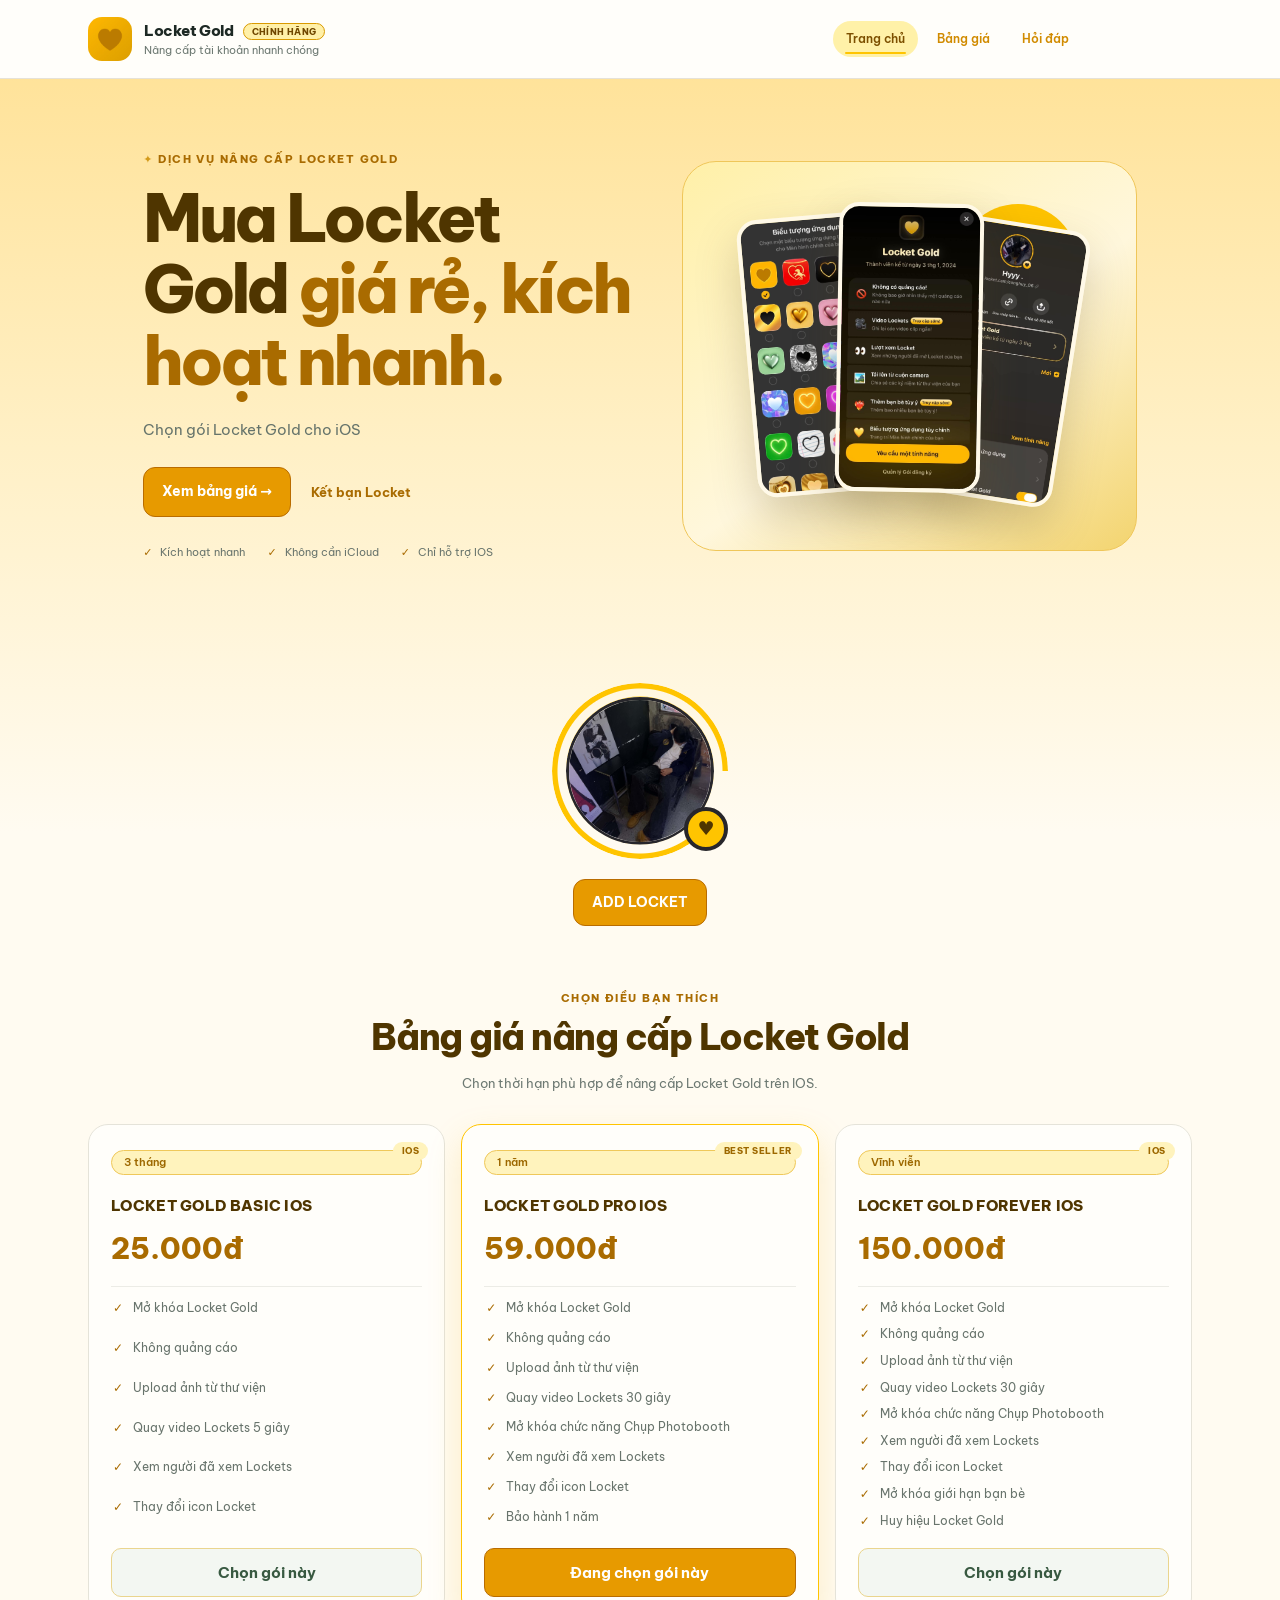
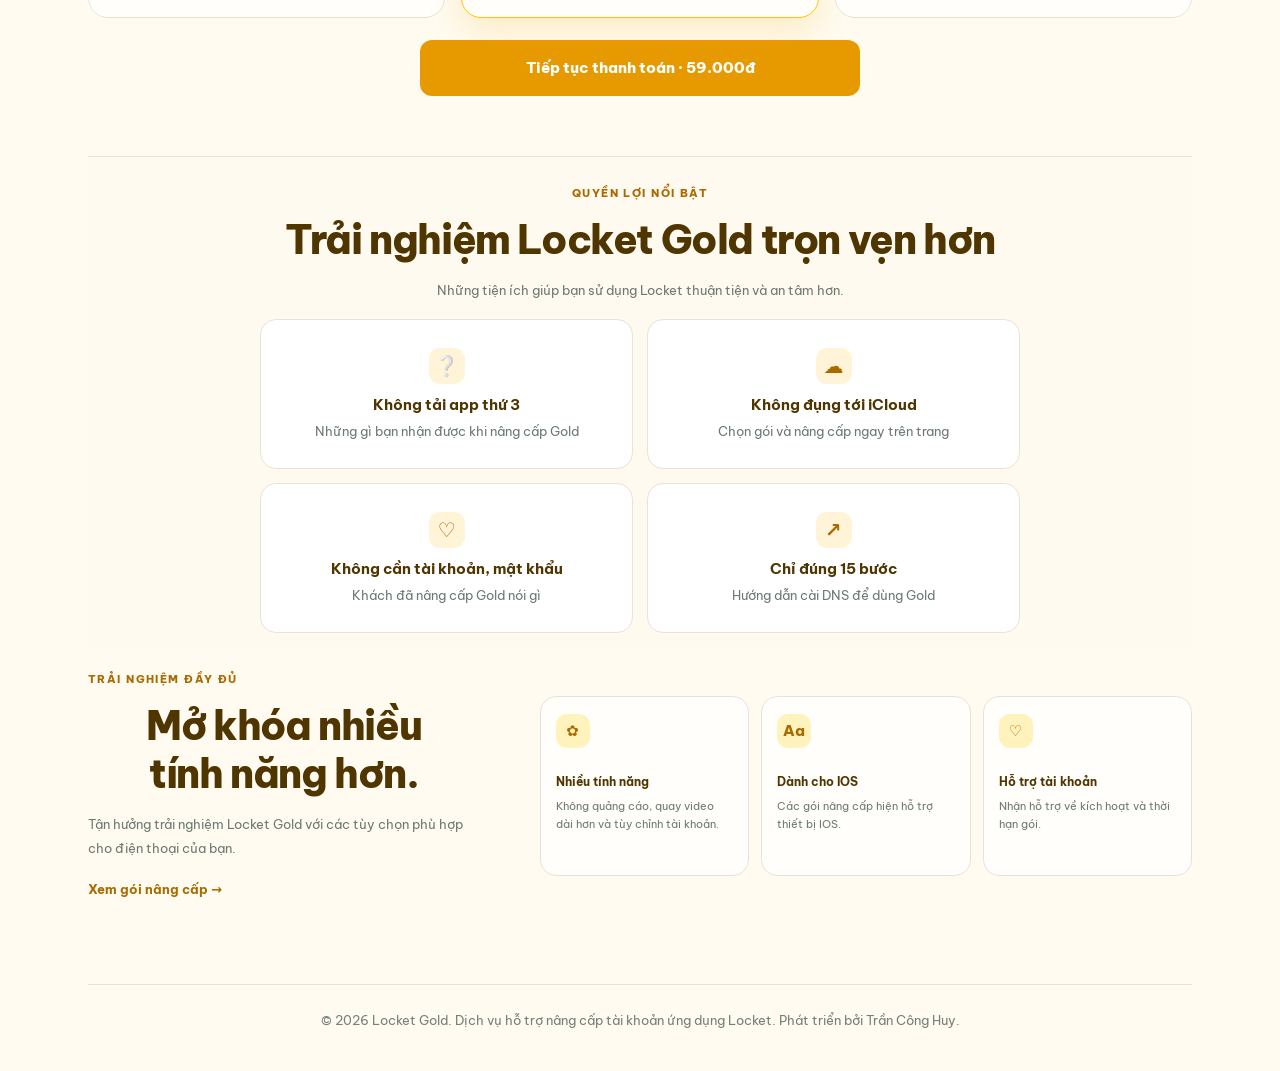
==== docs/index.html @ 35335bc5 "Update website" ====
<!doctype html>
<html lang="vi">

<head>
  <!-- Khai báo mã hóa, kích thước hiển thị trên điện thoại và tiêu đề trang. -->
  <meta charset="utf-8">
  <meta name="viewport" content="width=device-width, initial-scale=1, viewport-fit=cover">
  <title>Mua Locket Gold - Nâng cấp tài khoản</title>
  <!-- Tải font Be Vietnam Pro và tệp giao diện CSS. -->
  <link rel="preconnect" href="https://fonts.googleapis.com">
  <link rel="preconnect" href="https://fonts.gstatic.com" crossorigin>
  <link href="https://fonts.googleapis.com/css2?family=Be+Vietnam+Pro:wght@400;600;800&display=swap" rel="stylesheet">
  <link rel="stylesheet" href="style.css?v=20261124-4">
</head>

<body>
  <!-- Thanh đầu trang gồm logo và các liên kết điều hướng. -->
  <div class="bar">
    <div class="wrap">
      <header>
        <a class="brand" href="#cua-hang"><img class="logo" src="Images/ảnh_locket.jpg" alt=""><span><b>Locket Gold</b>
            <i class="pm">CHÍNH HÃNG</i><small>Nâng cấp tài khoản nhanh chóng</small></span></a>
        <nav aria-label="Điều hướng">
          <a href="#cua-hang" data-v="cua-hang">Trang chủ</a>
          <a href="#goi-khung" data-v="goi-khung">Bảng giá</a>
          <a href="#hoi-dap" data-v="hoi-dap">Hỏi đáp</a>
        </nav>
      </header>
    </div>
  </div>

  <div class="wrap">
    <main>
      <!-- Nội dung trang chủ: giới thiệu, gói nâng cấp và các quyền lợi. -->
      <div class="view on" id="v-cua-hang">
        <!-- Phần giới thiệu chính và các ảnh minh họa. -->
        <section class="hero">
          <div class="hero-copy">
            <p class="eyebrow"><span>✦</span> Dịch vụ nâng cấp Locket Gold</p>
            <h1>Mua Locket Gold <em>giá rẻ, kích hoạt nhanh.</em></h1>
            <p class="hero-lede">Chọn gói Locket Gold cho iOS</p>
            <div class="hero-actions">
              <a class="btn gold" href="#goi-khung">Xem bảng giá <span aria-hidden="true">→</span></a>
              <a class="text-link" href="#add-locket">Kết bạn Locket</a>
            </div>
            <div class="hero-points">
              <span><b>✓</b> Kích hoạt nhanh</span>
              <span><b>✓</b> Không cần iCloud</span>
              <span><b>✓</b> Chỉ hỗ trợ IOS</span>
            </div>
          </div>
          <div class="hero-art" aria-hidden="true">
            <div class="sun"></div>
            <img class="art-image art-image-back" src="Images/ảnh1.jpg" alt="">
            <img class="art-image art-image-front" src="Images/ảnh2.jpg" alt="">
            <img class="art-image art-image-center" src="Images/ảnh3.jpg" alt="">
          </div>
        </section>

        <!-- Khu vực nút kết bạn và ảnh đại diện Locket. -->
        <section class="top" id="add-locket">
          <div class="add-locket-avatar-wrap">
            <img class="add-locket-avatar" src="assets/locket-avatar.png" alt="Ảnh đại diện Locket">
            <span class="add-locket-heart" aria-hidden="true">♥</span>
          </div>
          <a class="btn gold add-locket-link" href="https://locket.cam/conghuy_06" target="_blank"
            rel="noopener noreferrer">ADD LOCKET</a>
        </section>

        <!-- Danh sách gói; JavaScript sẽ chèn các lựa chọn vào #packs. -->
        <section id="goi-khung" class="catalog">
          <div class="section-head">
            <p class="eyebrow">Chọn điều bạn thích</p>
            <h2>Bảng giá nâng cấp Locket Gold</h2>
            <p>Chọn thời hạn phù hợp để nâng cấp Locket Gold trên IOS.</p>
          </div>
          <div class="packs" role="radiogroup" aria-label="Gói Locket Gold" id="packs"></div>
          <button class="cta" id="cta" disabled>Tiếp tục thanh toán</button>
        </section>

        <!-- Khung thanh toán minh họa, mặc định được ẩn. -->
        <section class="panel" id="payBox" hidden>
          <div class="ph">
            <h2><span class="n">3</span>Thanh toán</h2>
          </div>
          <div class="order">
            <div>
              <label for="contact">Zalo hoặc email nhận thông tin kích hoạt</label>
              <input type="text" id="contact" placeholder="0768 057 164" autocomplete="off">
              <div class="sum"><span>Gói đã chọn</span><b id="sPack"></b></div>
              <div class="sum"><span>Thành tiền</span><b id="sPrice"></b></div>
              <div class="err" id="err" role="alert"></div>
              <button class="btn gold" id="mk" style="width:100%">Tạo mã VietQR</button>
            </div>
            <div>
              <div id="payBody" hidden>
                <svg class="qr" id="qr" viewBox="0 0 29 29" role="img" aria-label="Mã QR minh họa"></svg>
                <div class="sum"><span>Nội dung chuyển khoản</span><b id="memo"></b></div>
                <div class="sum"><span>Số tiền</span><b id="amt"></b></div>
                <button class="btn gold" id="paid" style="width:100%;margin-top:12px">Mô phỏng xác nhận</button>
                <div class="note">Mã QR và thao tác xác nhận chỉ để xem thử giao diện. Không chuyển tiền thật qua bản
                  mẫu này.</div>
              </div>
              <div id="done" class="note" hidden></div>
              <p class="mute sm" id="payHint">Nhập thông tin rồi bấm “Tạo mã VietQR”.</p>
            </div>
          </div>
        </section>

        <!-- Các thẻ giới thiệu quyền lợi nổi bật. -->
        <section class="process feature-row experience-row">
          <div class="feature-intro">
            <p class="eyebrow">Quyền lợi nổi bật</p>
            <h2>Trải nghiệm Locket Gold trọn vẹn hơn</h2>
            <p>Những tiện ích giúp bạn sử dụng Locket thuận tiện và an tâm hơn.</p>
          </div>
          <div class="feature-cards experience-cards">
            <article class="feature-card">
              <span class="feature-icon" aria-hidden="true">❔</span>
              <b>Không tải app thứ 3</b>
              <p>Những gì bạn nhận được khi nâng cấp Gold</p>
            </article>
            <article class="feature-card">
              <span class="feature-icon" aria-hidden="true">☁</span>
              <b>Không đụng tới iCloud</b>
              <p>Chọn gói và nâng cấp ngay trên trang</p>
            </article>
            <article class="feature-card">
              <span class="feature-icon" aria-hidden="true">♡</span>
              <b>Không cần tài khoản, mật khẩu</b>
              <p>Khách đã nâng cấp Gold nói gì</p>
            </article>
            <article class="feature-card">
              <span class="feature-icon" aria-hidden="true">↗</span>
              <b>Chỉ đúng 15 bước</b>
              <p>Hướng dẫn cài DNS để dùng Gold</p>
            </article>
          </div>
        </section>

        <!-- Các thẻ giới thiệu thêm về tính năng và hỗ trợ. -->
        <section class="feature-row">
          <div class="feature-intro">
            <p class="eyebrow">Trải nghiệm đầy đủ</p>
            <h2>Mở khóa nhiều tính năng hơn.</h2>
            <p>Tận hưởng trải nghiệm Locket Gold với các tùy chọn phù hợp cho điện thoại của bạn.</p>
            <a class="text-link" href="#goi-khung">Xem gói nâng cấp <span aria-hidden="true">→</span></a>
          </div>
          <div class="feature-cards">
            <article class="feature-card"><span class="feature-icon">✿</span><b>Nhiều tính năng</b>
              <p>Không quảng cáo, quay video dài hơn và tùy chỉnh tài khoản.</p>
            </article>
            <article class="feature-card"><span class="feature-icon">Aa</span><b>Dành cho IOS</b>
              <p>Các gói nâng cấp hiện hỗ trợ thiết bị IOS.</p>
            </article>
            <article class="feature-card"><span class="feature-icon">♡</span><b>Hỗ trợ tài khoản</b>
              <p>Nhận hỗ trợ về kích hoạt và thời hạn gói.</p>
            </article>
          </div>
        </section>
      </div>

      <!-- Trang hỏi đáp; JavaScript sẽ hiện trang này khi chọn Hỏi đáp. -->
      <div class="view" id="v-hoi-dap">
        <section class="top">
          <p class="eyebrow">Bạn muốn biết thêm?</p>
          <h1>Hỏi đáp</h1>
        </section>
        <details>
          <summary>Có cần mật khẩu Locket không?</summary>
          <p>Không. Cửa hàng chỉ cần link trang cá nhân để ghi tên đơn hàng, không bao giờ hỏi mật khẩu.</p>
        </details>
        <details>
          <summary>Có cần cung cấp mật khẩu Locket không?</summary>
          <p>Không. Chỉ cần link công khai hoặc username để xác định tài khoản nhận gói nâng cấp.</p>
        </details>
        <details>
          <summary>Trang này có xử lý thanh toán thật không?</summary>
          <p>Không. Đây là bản mẫu giao diện; QR và nút xác nhận chỉ minh họa, không chuyển tiền thật.</p>
        </details>
        <details>
          <summary>Gói nâng cấp có thời hạn bao lâu?</summary>
          <p>Locket Gold Basic IOS có thời hạn 3 tháng, Locket Gold Pro IOS có thời hạn 1 năm và Locket Gold Forever IOS
            có thời hạn vĩnh viễn.</p>
        </details>
        <details>
          <summary>Có hỗ trợ Android không?</summary>
          <p>Hiện tại dịch vụ chỉ hỗ trợ IOS.</p>
        </details>
      </div>

    </main>

    <!-- Chân trang hiển thị thông tin bản quyền và người phát triển. -->
    <footer>© 2026 Locket Gold. Dịch vụ hỗ trợ nâng cấp tài khoản ứng dụng Locket. Phát triển bởi Trần Công Huy.
    </footer>
  </div>
  <!-- Nạp JavaScript xử lý chọn gói, điều hướng và các thao tác trên trang. -->
  <script src="script.js?v=20261124-3"></script>
</body>

</html>
---- docs/style.css ----
:root {
    --bg: #0a0d14;
    --card: #10151f;
    --card2: #141b28;
    --line: #232b3b;
    --ink: #eef1f7;
    --mute: #8d97ab;
    --gold: #f7b500;
    --gold2: #ffd34d;
    --teal: #2fd29a;
    --red: #ff6b81;
    color-scheme: dark;
    box-sizing: border-box;
    padding-top: env(safe-area-inset-top, 0px);
    padding-bottom: env(safe-area-inset-bottom, 0px)
}

html {
    scroll-padding-top: env(safe-area-inset-top, 0px)
}

*,
*::before,
*::after {
    box-sizing: border-box
}

body {
    margin: 0;
    background: var(--bg);
    color: var(--ink);
    font-family: "Be Vietnam Pro", system-ui, sans-serif;
    line-height: 1.55;
    font-size: 15px
}

a {
    color: inherit
}

:focus-visible {
    outline: 3px solid var(--gold);
    outline-offset: 2px
}

.wrap {
    max-width: 640px;
    margin: 0 auto;
    padding: 0 18px
}

.bar {
    border-bottom: 1px solid var(--line)
}

header {
    display: flex;
    align-items: center;
    justify-content: space-between;
    gap: 12px;
    padding: 12px 0;
    flex-wrap: wrap;
    position: relative
}

.brand {
    display: flex;
    align-items: center;
    gap: 10px;
    text-decoration: none
}

.logo {
    width: 36px;
    height: 36px;
    border-radius: 10px;
    background: linear-gradient(135deg, var(--gold2), #f08a00);
    color: #3a2600;
    display: grid;
    place-items: center;
    font-size: 20px;
    object-fit: cover
}

.brand b {
    font-weight: 800
}

.brand small {
    display: block;
    color: var(--mute);
    font-size: 11px
}

.pm {
    font-style: normal;
    font-size: 9px;
    font-weight: 800;
    color: var(--gold);
    border: 1px solid var(--gold);
    border-radius: 999px;
    padding: 1px 7px;
    margin-left: 4px;
    vertical-align: 2px
}

nav {
    display: flex;
    gap: 4px;
    align-items: center;
    flex-wrap: wrap
}

.account-link {
    position: absolute;
    top: 50%;
    right: 0;
    transform: translateY(-50%);
    z-index: 2;
    padding: 9px 13px;
    border: 1px solid #dbe4dc;
    border-radius: 999px;
    background: #fff;
    color: #365843;
    font-size: 12px;
    font-weight: 700;
    text-decoration: none
}

.account-link:hover,
.account-link.on {
    border-color: #668a6f;
    background: #e8eee8;
    color: #234635
}

@media(max-width:640px) {
    header {
        padding: 10px 0 6px
    }

    .account-link {
        top: 20px;
        right: 0;
        padding: 8px 10px
    }

    nav {
        width: 100%;
        flex-wrap: nowrap;
        overflow-x: auto;
        scrollbar-width: none;
        margin: 0 -4px;
        padding-bottom: 6px
    }

    nav::-webkit-scrollbar {
        display: none
    }

    nav a {
        white-space: nowrap;
        padding: 8px 12px
    }

    .panel {
        padding: 16px
    }

    .pack {
        padding: 22px 16px 16px
    }
}

nav a {
    padding: 6px 10px;
    text-decoration: none;
    color: var(--mute);
    font-weight: 600;
    font-size: 13px;
    border-radius: 999px;
    position: relative;
    transition: color .22s ease, background-color .22s ease, transform .22s ease
}

nav a:hover,
nav a.on {
    color: var(--ink);
    background: #e8eee8
}

nav a::after {
    content: "";
    position: absolute;
    left: 12px;
    right: 12px;
    bottom: 3px;
    height: 2px;
    border-radius: 999px;
    background: #63846d;
    transform: scaleX(0);
    transform-origin: center;
    transition: transform .24s ease
}

nav a:hover::after,
nav a.on::after {
    transform: scaleX(1)
}

nav a:active {
    transform: scale(.96)
}

nav a.sup {
    border: 1px solid #7a5d00;
    color: var(--gold);
    background: #2a2208
}

.top {
    text-align: center;
    padding: 28px 0 20px
}

h1 {
    margin: 0 0 10px;
    font-size: clamp(34px, 9vw, 46px);
    font-weight: 800;
    letter-spacing: .01em;
    line-height: 1.05
}

.sub {
    margin: 0 auto;
    max-width: 34ch;
    color: var(--mute);
    text-transform: uppercase;
    letter-spacing: .06em;
    font-size: 12.5px;
    font-weight: 600
}

h2 {
    margin: 0;
    font-size: 15px;
    font-weight: 700;
    display: flex;
    align-items: center;
    gap: 8px
}

.n {
    width: 20px;
    height: 20px;
    border-radius: 50%;
    background: var(--gold);
    color: #3a2600;
    font-size: 12px;
    font-weight: 800;
    display: inline-grid;
    place-items: center
}

.step {
    margin: 26px 0 12px
}

.panel {
    background: var(--card);
    border: 1px solid var(--line);
    border-radius: 18px;
    padding: 18px;
    margin-bottom: 6px
}

.ph {
    display: flex;
    justify-content: space-between;
    align-items: center;
    gap: 10px;
    margin-bottom: 12px;
    flex-wrap: wrap
}

.sm {
    font-size: 12px
}

.mute {
    color: var(--mute)
}

input[type=text],
input[type=url] {
    width: 100%;
    min-height: 46px;
    padding: 12px 14px;
    border-radius: 12px;
    border: 1px solid var(--line);
    background: #0c111a;
    color: var(--ink);
    font: inherit;
    font-size: 16px
}

label {
    display: block;
    font-weight: 600;
    font-size: 13px;
    margin: 0 0 6px
}

.linkrow {
    display: flex;
    gap: 10px
}

@media(max-width:480px) {
    .linkrow {
        flex-direction: column
    }
}

.btn {
    min-height: 46px;
    border: 1px solid var(--line);
    border-radius: 12px;
    padding: 12px 18px;
    font: inherit;
    font-weight: 700;
    font-size: 14px;
    cursor: pointer;
    background: var(--card2);
    color: var(--ink);
    white-space: nowrap
}

.btn.gold {
    background: linear-gradient(180deg, #a37a00, #7d5d00);
    border-color: #a37a00;
    color: #fff3c9
}

.btn.gold:hover {
    background: linear-gradient(180deg, var(--gold2), var(--gold));
    color: #3a2600
}

.msg {
    min-height: 1.4em;
    margin-top: 8px;
    font-size: 13px
}

.msg.ok {
    color: var(--teal)
}

.msg.bad {
    color: var(--red)
}

.packs {
    display: grid;
    gap: 14px
}

.pack {
    position: relative;
    display: flex;
    flex-direction: column;
    text-align: center;
    background: var(--card);
    border: 1px solid var(--line);
    border-radius: 18px;
    padding: 22px 18px 18px;
    color: var(--ink);
    font: inherit
}

.pack[aria-checked="true"] {
    border-color: var(--gold);
    box-shadow: 0 0 26px #f7b50030
}

.badge {
    position: absolute;
    top: -10px;
    right: 14px;
    background: var(--gold);
    color: #3a2600;
    font-size: 10px;
    font-weight: 800;
    border-radius: 6px;
    padding: 2px 9px
}

.chip {
    display: inline-block;
    background: var(--card2);
    border: 1px solid var(--line);
    border-radius: 999px;
    font-size: 11px;
    font-weight: 600;
    padding: 3px 12px;
    color: var(--mute)
}

.pack h3 {
    margin: 12px 0 4px;
    font-size: 16px;
    font-weight: 800;
    text-transform: uppercase;
    letter-spacing: .02em
}

.price {
    font-size: 28px;
    font-weight: 800;
    color: var(--gold2);
    margin: 4px 0 12px
}

.pack ul {
    flex: 1;
    list-style: none;
    margin: 0 0 16px;
    padding: 12px 0 0;
    border-top: 1px solid var(--line);
    text-align: left;
    display: grid;
    gap: 7px;
    font-size: 13.5px;
    color: #cfd5e2
}

.pack li {
    padding-left: 22px;
    position: relative
}

.pack li::before {
    content: "✓";
    position: absolute;
    left: 2px;
    color: var(--teal);
    font-weight: 800
}

.pbtn {
    width: 100%;
    min-height: 46px;
    border-radius: 12px;
    padding: 12px;
    font: inherit;
    font-weight: 700;
    cursor: pointer;
    border: 1px solid var(--line);
    background: var(--card2);
    color: var(--ink)
}

.pack[aria-checked="true"] .pbtn {
    background: linear-gradient(180deg, var(--gold2), var(--gold));
    color: #3a2600;
    border-color: var(--gold)
}

.cta {
    position: sticky;
    bottom: calc(12px + env(safe-area-inset-bottom, 0px));
    z-index: 5;
    box-shadow: 0 10px 28px #000b;
    width: 100%;
    min-height: 52px;
    margin: 16px 0 22px;
    padding: 16px;
    border-radius: 14px;
    border: 0;
    font: inherit;
    font-weight: 800;
    font-size: 15px;
    cursor: pointer;
    background: linear-gradient(180deg, var(--gold2), var(--gold));
    color: #3a2600
}

.cta:disabled {
    background: #4a3c10;
    color: #a58d3f;
    cursor: not-allowed
}

.order {
    display: grid;
    gap: 18px
}

.sum {
    display: flex;
    justify-content: space-between;
    padding: 9px 0;
    border-bottom: 1px dashed var(--line);
    font-size: 14px
}

.err {
    color: var(--red);
    font-size: 13px;
    min-height: 1.3em;
    margin: 6px 0
}

.qr {
    display: block;
    margin: 6px auto 10px;
    width: 190px;
    height: 190px;
    background: #fff;
    border-radius: 12px;
    padding: 8px
}

.note {
    background: var(--card2);
    border: 1px solid var(--line);
    border-radius: 12px;
    padding: 10px 14px;
    font-size: 13px;
    margin-top: 12px;
    color: #cfd5e2
}

.feats {
    display: grid;
    gap: 12px;
    margin: 8px 0 10px
}

.feat {
    background: var(--card);
    border: 1px solid var(--line);
    border-radius: 16px;
    padding: 16px
}

.feat p {
    margin: 4px 0 0;
    color: var(--mute);
    font-size: 13px
}

.ic {
    display: inline-grid;
    place-items: center;
    width: 32px;
    height: 32px;
    border-radius: 9px;
    background: var(--card2);
    margin-bottom: 8px
}

.prev {
    display: grid;
    gap: 22px
}

.chips {
    display: flex;
    flex-wrap: wrap;
    gap: 8px;
    margin: 0 0 14px
}

.chips button {
    border: 1px solid var(--line);
    background: var(--card);
    color: var(--ink);
    padding: 8px 14px;
    border-radius: 999px;
    font: inherit;
    font-weight: 600;
    font-size: 13px;
    cursor: pointer
}

.chips button[aria-pressed="true"] {
    background: var(--gold);
    color: #3a2600;
    border-color: var(--gold)
}

.phone {
    background: var(--card);
    border: 1px solid var(--line);
    border-radius: 30px;
    padding: 16px 16px 20px;
    text-align: center
}

.phone small {
    color: var(--mute);
    font-weight: 600
}

.shot {
    position: relative;
    width: 100%;
    aspect-ratio: 1;
    margin: 12px 0;
    overflow: hidden;
    background: linear-gradient(160deg, #ffb7a0, #ff6f91 55%, #7b5cf0);
    transition: all .25s
}

.shot::before {
    content: "";
    position: absolute;
    width: 34%;
    aspect-ratio: 1;
    border-radius: 50%;
    background: #fff8;
    top: 18%;
    left: 50%;
    transform: translateX(-50%)
}

.shot::after {
    content: "";
    position: absolute;
    width: 70%;
    height: 50%;
    border-radius: 50% 50% 0 0;
    background: #fff6;
    bottom: -8%;
    left: 15%
}

.cap {
    min-height: 1.6em;
    font-weight: 600;
    word-break: break-word
}

.f-hoa {
    border-radius: 28px;
    border: 8px dotted #ff9ec0
}

.f-phim {
    border-radius: 6px;
    border: 14px solid #111;
    border-left-width: 22px;
    border-right-width: 22px
}

.f-polaroid {
    border-radius: 4px;
    border: 10px solid #fff;
    border-bottom-width: 44px
}

.f-tron {
    border-radius: 50%;
    border: 8px solid #ffd35e
}

.f-vuong {
    border-radius: 0;
    border: 10px double #f7b500
}

.steps {
    list-style: none;
    padding: 0;
    margin: 0;
    display: grid;
    gap: 12px;
    counter-reset: s
}

.steps li {
    counter-increment: s;
    background: var(--card);
    border: 1px solid var(--line);
    border-radius: 16px;
    padding: 16px 16px 16px 58px;
    position: relative
}

.steps li::before {
    content: counter(s);
    position: absolute;
    left: 16px;
    top: 14px;
    width: 28px;
    height: 28px;
    border-radius: 50%;
    background: var(--gold);
    color: #3a2600;
    font-weight: 800;
    display: grid;
    place-items: center
}

details {
    background: var(--card);
    border: 1px solid var(--line);
    border-radius: 14px;
    padding: 14px 16px;
    margin-bottom: 10px
}

summary {
    cursor: pointer;
    font-weight: 600
}

details p {
    margin: 10px 0 0;
    color: var(--mute)
}

footer {
    padding: 26px 0 40px;
    color: var(--mute);
    font-size: 12.5px;
    text-align: center
}

.view {
    display: none
}

.view.on {
    display: block;
    animation: viewEnter .38s cubic-bezier(.22, .72, .28, 1) both
}

@keyframes viewEnter {
    from {
        opacity: 0;
        transform: translateY(12px)
    }

    to {
        opacity: 1;
        transform: translateY(0)
    }
}

@media(prefers-reduced-motion:reduce) {

    nav a,
    nav a::after,
    .view.on {
        transition: none;
        animation: none
    }
}

@media(min-width:700px) {

    .order,
    .prev {
        grid-template-columns: 1fr 1fr;
        gap: 28px
    }

}

@media(min-width:820px) {
    .wrap {
        max-width: 1000px;
        padding: 0 28px
    }

    .top {
        padding: 56px 0 34px
    }

    .sub {
        max-width: none
    }

    .panel {
        max-width: 760px;
        margin: 0 auto 6px
    }

    .step {
        justify-content: center;
        margin: 40px 0 18px
    }

    .packs {
        grid-template-columns: repeat(2, minmax(0, 1fr));
        gap: 18px;
        align-items: stretch
    }

    .feats {
        grid-template-columns: repeat(3, 1fr);
        gap: 18px
    }

    .cta {
        position: static;
        box-shadow: none;
        display: block;
        width: min(100%, 520px);
        margin: 28px auto 34px
    }

    .prev {
        max-width: 760px;
        margin: 0 auto
    }

    .steps,
    details {
        max-width: 760px;
        margin-left: auto;
        margin-right: auto
    }

    details {
        margin-bottom: 10px
    }

    .pack:hover {
        border-color: #5a4a10
    }
}

@media(prefers-reduced-motion:reduce) {
    * {
        transition: none !important
    }
}

:root {
    --bg: #fffbf1;
    --card: #fff;
    --card2: #f2efe5;
    --line: #e6e2d7;
    --ink: #1d2924;
    --mute: #6d7972;
    --gold: #e5a817;
    --gold2: #f4cd67;
    --teal: #237453;
    --red: #b64049;
    color-scheme: light
}

html {
    scroll-behavior: smooth;
    scroll-padding-top: 96px
}

body {
    background: linear-gradient(180deg, #ffe091 0, #fff0c6 28rem, #fffbf1 52rem), var(--bg);
    color: var(--ink);
    font-family: "Be Vietnam Pro", system-ui, sans-serif
}

.wrap {
    max-width: 1160px;
    padding: 0 28px
}

.bar {
    position: sticky;
    top: 0;
    z-index: 20;
    background: #fffbf1ed;
    border-color: var(--line);
    backdrop-filter: blur(16px)
}

header {
    min-height: 78px;
    padding: 12px 0
}

.brand {
    gap: 12px
}

.logo {
    width: 44px;
    height: 44px;
    border-radius: 14px;
    background: #1f4638;
    color: #f8df99;
    font-size: 23px
}

.brand b {
    font-size: 15px;
    letter-spacing: -.02em
}

.brand small {
    font-size: 11px;
    color: var(--mute)
}

.pm {
    font-size: 8px;
    color: #527361;
    border-color: #c8d6ca;
    background: #e8efe7;
    vertical-align: 2px
}

nav {
    gap: 6px
}

nav a {
    padding: 9px 13px;
    color: #59675f;
    font-size: 12px
}

nav a:hover,
nav a.on {
    background: #e8eee8;
    color: #234635
}

main {
    min-height: 60vh
}

.hero {
    display: grid;
    grid-template-columns: 1.04fr .96fr;
    align-items: center;
    gap: 46px;
    padding: 72px 5% 66px
}

.hero-copy {
    max-width: 570px
}

.eyebrow {
    margin: 0 0 14px;
    color: #47715b;
    font-size: 11px;
    font-weight: 800;
    letter-spacing: .13em;
    text-transform: uppercase
}

.hero .eyebrow span {
    color: #d39a1a
}

.hero h1,
.top h1 {
    max-width: 680px;
    margin: 0;
    color: #1b3026;
    font-size: clamp(39px, 5.6vw, 66px);
    font-weight: 800;
    letter-spacing: -.055em;
    line-height: 1.08
}

.hero h1 em {
    color: #63846d;
    font-style: normal
}

.hero-lede {
    max-width: 470px;
    margin: 20px 0 24px;
    color: #66746b;
    font-size: 15px;
    line-height: 1.8
}

.hero-actions {
    display: flex;
    align-items: center;
    gap: 20px;
    flex-wrap: wrap
}

.btn {
    border-radius: 12px
}

.hero-actions .btn {
    min-height: 48px;
    padding: 13px 18px;
    text-decoration: none
}

.btn.gold {
    background: #244a39;
    border-color: #244a39;
    color: #fff
}

.btn.gold:hover {
    background: #183c2d;
    border-color: #183c2d;
    color: #fff
}

.text-link {
    color: #355f49;
    font-size: 13px;
    font-weight: 700;
    text-decoration: none
}

.text-link:hover {
    text-decoration: underline;
    text-underline-offset: 4px
}

.hero-points {
    display: flex;
    gap: 14px 22px;
    flex-wrap: wrap;
    margin-top: 27px;
    color: #69756d;
    font-size: 11px
}

.hero-points b {
    margin-right: 5px;
    color: #548262
}

.hero-art {
    position: relative;
    display: grid;
    place-items: center;
    min-height: 390px;
    overflow: hidden;
    border: 1px solid #e8dfc9;
    border-radius: 34px;
    background: linear-gradient(145deg, #f3e7c7, #eee8db 55%, #e0e9df);
    isolation: isolate
}

.sun {
    position: absolute;
    top: 42px;
    right: 58px;
    width: 120px;
    height: 120px;
    border-radius: 50%;
    background: #f6cb70
}

.art-card {
    position: absolute;
    width: 220px;
    height: 270px;
    padding: 14px;
    background: #fff;
    box-shadow: 0 20px 44px #33463720
}

.art-card-back {
    transform: translate(62px, 5px) rotate(9deg);
    background: #dce7dc
}

.art-card-back span {
    position: absolute;
    right: 13px;
    bottom: 14px;
    color: #55725c;
    font-size: 10px;
    font-style: italic
}

.art-card-front {
    z-index: 2;
    transform: translate(-23px, -2px) rotate(-5deg);
    text-align: center
}

.art-photo {
    display: grid;
    place-items: center;
    height: 198px;
    overflow: hidden;
    background: radial-gradient(circle at 50% 40%, #ffd1ad 0 16%, transparent 16.5%), linear-gradient(150deg, #8eaa91 0 45%, #e8c7a6 45% 70%, #e9a98b 70%);
    color: #fff;
    font-size: 36px
}

.art-card-front>b {
    display: block;
    margin-top: 12px;
    color: #36523e;
    font-size: 12px
}

.art-card-front>small {
    display: block;
    margin-top: 3px;
    color: #829187;
    font-size: 9px
}

.art-note {
    position: absolute;
    bottom: 25px;
    left: 26px;
    color: #627969;
    font-size: 10px;
    letter-spacing: .1em;
    transform: rotate(-8deg)
}

.demo-banner {
    margin: 0 auto 28px;
    padding: 12px 16px;
    max-width: 760px;
    border: 1px solid #eadcae;
    border-radius: 12px;
    background: #fff9e8;
    color: #746034;
    font-size: 12px
}

.demo-banner span {
    margin-right: 7px;
    color: #bb8b1e
}

.panel {
    background: #fff;
    border-color: var(--line);
    border-radius: 18px;
    box-shadow: 0 10px 32px #243a2c0a
}

.order-start {
    max-width: 820px;
    margin: 0 auto 54px;
    padding: 21px 23px
}

.ph {
    margin-bottom: 13px
}

.ph h2 {
    color: #253d30;
    font-size: 15px
}

.n {
    background: #e9d496;
    color: #56451b
}

.mute {
    color: var(--mute)
}

input[type=text],
input[type=url] {
    border-color: #e1e4dc;
    background: #fbfcfa;
    color: var(--ink)
}

input[type=text]:focus,
input[type=url]:focus {
    border-color: #73977b;
    outline: 3px solid #72977b28
}

.linkrow .btn {
    min-width: 145px
}

.msg.ok {
    color: #287453
}

.catalog,
.process,
.feature-row {
    padding: 38px 0 60px
}

.section-head {
    max-width: 620px;
    margin: 0 auto 30px;
    text-align: center
}

.section-head .eyebrow {
    margin-bottom: 9px
}

.section-head h2,
.feature-intro h2 {
    display: block;
    width: 100%;
    margin: 0;
    color: #20382b;
    font-size: clamp(26px, 3.4vw, 36px);
    font-weight: 800;
    letter-spacing: -.035em;
    line-height: 1.2;
    text-wrap: balance;
    text-align: center
}

.section-head>p:last-child {
    margin: 12px 0 0;
    color: var(--mute);
    font-size: 13px;
    line-height: 1.7
}

.packs {
    gap: 16px;
    align-items: stretch
}

.pack {
    min-height: 360px;
    padding: 25px 22px 20px;
    border-color: #e5e3d9;
    border-radius: 20px;
    background: #fff;
    text-align: left;
    transition: transform .2s, border-color .2s, box-shadow .2s
}

.pack[aria-checked=true] {
    border-color: #668a6f;
    box-shadow: 0 14px 34px #456c4b1a
}

.pack:hover {
    transform: translateY(-3px);
    border-color: #9bb39c
}

.badge {
    top: 17px;
    right: 16px;
    border-radius: 999px;
    background: #f2eddb;
    color: #756329;
    font-size: 9px;
    letter-spacing: .06em
}

.chip {
    border-color: #e4e9e1;
    background: #f3f6f1;
    color: #58715d
}

.pack h3 {
    margin: 19px 0 4px;
    color: #263a2d;
    font-size: 15px
}

.price {
    margin: 6px 0 14px;
    color: #315d42;
    font-size: 29px
}

.pack ul {
    gap: 8px;
    margin-bottom: 18px;
    border-color: #ecece6;
    color: #68746c;
    font-size: 12px
}

.pack li::before {
    content: "\2713";
    color: #5d8966
}

.pbtn {
    border-radius: 10px;
    border-color: #dbe4dc;
    background: #f3f7f2;
    color: #385941
}

.pack[aria-checked=true] .pbtn {
    border-color: #294c38;
    background: #294c38;
    color: #fff
}

.cta {
    position: static;
    display: block;
    width: min(100%, 440px);
    min-height: 50px;
    margin: 22px auto 0;
    border-radius: 12px;
    background: #284d39;
    color: #fff;
    box-shadow: none
}

.cta:disabled {
    background: #e7e9e2;
    color: #858d86
}

.order {
    gap: 24px
}

.sum {
    border-color: #e9e9e2;
    color: #546159
}

.sum b {
    color: #253d30
}

.qr {
    border: 6px solid #fff;
    box-shadow: 0 0 0 1px var(--line)
}

.note {
    border-color: #ebe4d0;
    background: #fbf8ef;
    color: #685d43
}

.process {
    border-top: 1px solid #e9e6db;
    background: #f0f2e9
}

.process-grid {
    grid-template-columns: repeat(3, 1fr);
    gap: 14px;
    list-style: none;
    padding: 0;
    margin: 0
}

.process-grid li {
    min-height: 175px;
    padding: 21px;
    border: 1px solid #e2e7dc;
    border-radius: 17px;
    background: #fbfcf8
}

.process-grid li::before {
    display: none
}

.process-grid li>span {
    display: block;
    margin-bottom: 23px;
    color: #8aa08b;
    font-size: 11px;
    font-weight: 800;
    letter-spacing: .1em
}

.process-grid li>b {
    color: #294432;
    font-size: 14px
}

.process-grid li>p {
    margin: 8px 0 0;
    color: #6d7970;
    font-size: 12px;
    line-height: 1.65
}

.feature-row {
    display: grid;
    grid-template-columns: .75fr 1.25fr;
    align-items: center;
    gap: 60px
}

.feature-intro h2 {
    font-size: clamp(28px, 3.8vw, 40px)
}

.feature-intro>p:not(.eyebrow) {
    margin: 15px 0 17px;
    color: var(--mute);
    font-size: 13px;
    line-height: 1.8
}

.feature-cards {
    display: grid;
    grid-template-columns: repeat(3, 1fr);
    gap: 12px
}

.feature-card {
    min-height: 180px;
    padding: 17px 15px;
    border: 1px solid var(--line);
    border-radius: 16px;
    background: #fff
}

.feature-icon {
    display: grid;
    place-items: center;
    width: 34px;
    height: 34px;
    margin-bottom: 25px;
    border-radius: 11px;
    background: #eef3eb;
    color: #54785c;
    font-size: 15px;
    font-weight: 800
}

.feature-card>b {
    display: block;
    color: #2d4535;
    font-size: 12px
}

.feature-card>p {
    margin: 7px 0 0;
    color: var(--mute);
    font-size: 11px;
    line-height: 1.6
}

.top {
    padding: 56px 0 26px
}

.top h1 {
    margin: 0 auto 10px;
    font-size: clamp(34px, 5vw, 52px)
}

.top .eyebrow {
    margin-bottom: 9px
}

.sub {
    max-width: 600px;
    color: var(--mute);
    text-transform: none;
    letter-spacing: 0;
    font-size: 13px
}

.prev {
    max-width: 850px;
    margin: 0 auto;
    padding: 24px;
    border: 1px solid var(--line);
    border-radius: 20px;
    background: #fff
}

.chips button {
    border-color: #e0e6dc;
    background: #f6f8f4;
    color: #526455
}

.chips button[aria-pressed=true] {
    border-color: #335b41;
    background: #335b41;
    color: #fff
}

.phone {
    border-color: #e6e4da;
    background: #f7f6f1
}

.steps {
    max-width: 780px;
    margin: 0 auto
}

.steps li {
    border-color: var(--line);
    border-radius: 14px;
    background: #fff;
    color: #5d6a61
}

.steps li::before {
    background: #e9d496;
    color: #56451b
}

details {
    border-color: var(--line);
    border-radius: 13px;
    background: #fff
}

summary {
    color: #294332
}

details p {
    color: var(--mute)
}

footer {
    margin-top: 24px;
    border-top: 1px solid var(--line);
    color: #748078
}

@media(max-width:760px) {
    .wrap {
        padding: 0 20px
    }

    header {
        gap: 8px
    }

    nav {
        gap: 2px
    }

    nav a {
        padding: 8px 10px
    }

    .hero {
        grid-template-columns: 1fr;
        gap: 30px;
        padding: 48px 0 38px
    }

    .hero-copy {
        max-width: 650px
    }

    .hero h1 {
        font-size: clamp(39px, 9vw, 58px)
    }

    .hero-art {
        min-height: 330px
    }

    .catalog,
    .process,
    .feature-row {
        padding: 38px 0 54px
    }

    .feature-row {
        grid-template-columns: 1fr;
        gap: 25px
    }
}

@media(max-width:560px) {
    html {
        scroll-padding-top: 124px
    }

    .wrap {
        padding: 0 16px
    }

    .brand small {
        font-size: 10px
    }

    nav {
        overflow-x: auto
    }

    .hero {
        padding-top: 38px
    }

    .hero h1 {
        font-size: clamp(32px, 9.5vw, 40px)
    }

    .hero-points {
        gap: 10px 14px
    }

    .hero-art {
        min-height: 300px;
        border-radius: 24px
    }

    .art-card {
        width: 185px;
        height: 232px
    }

    .art-photo {
        height: 163px
    }

    .sun {
        width: 90px;
        height: 90px
    }

    .order-start {
        padding: 17px
    }

    .ph {
        align-items: flex-start
    }

    .catalog,
    .process,
    .feature-row {
        padding: 30px 0 42px
    }

    .section-head {
        margin-bottom: 22px
    }

    .packs {
        display: flex;
        gap: 13px;
        overflow-x: auto;
        margin: 0 -16px;
        padding: 4px 16px 14px;
        scroll-snap-type: x mandatory;
        overscroll-behavior-x: contain;
        -webkit-overflow-scrolling: touch;
        scrollbar-width: none
    }

    .packs::-webkit-scrollbar {
        display: none
    }

    .pack {
        min-height: 0;
        min-width: 0;
        flex: 0 0 88%;
        padding: 22px 18px 17px;
        scroll-snap-align: start
    }

    .process-grid {
        grid-template-columns: 1fr
    }

    .process-grid li {
        min-height: 0
    }

    .process-grid li>span {
        margin-bottom: 12px
    }

    .feature-cards {
        grid-template-columns: 1fr
    }

    .feature-card {
        min-height: 0
    }

    .feature-icon {
        margin-bottom: 14px
    }

    .prev {
        padding: 17px
    }
}

@media(min-width:561px) and (max-width:819px) {
    .packs {
        grid-template-columns: repeat(2, minmax(0, 1fr))
    }

    .pack {
        min-height: 0;
        padding: 22px 18px 17px
    }
}

@media(min-width:960px) {
    .packs {
        grid-template-columns: repeat(3, minmax(0, 1fr))
    }
}

@media(prefers-reduced-motion:reduce) {
    html {
        scroll-behavior: auto
    }

    .pack {
        transition: none
    }
}

.auth-card {
    max-width: 460px;
    margin: 0 auto 54px;
    padding: 24px;
    border: 1px solid var(--line);
    border-radius: 20px;
    background: #fff;
    box-shadow: 0 12px 36px #243a2c0a
}

.auth-tabs {
    display: grid;
    grid-template-columns: 1fr 1fr;
    gap: 6px;
    padding: 5px;
    margin-bottom: 18px;
    border-radius: 12px;
    background: #f0f3ed
}

.auth-tab {
    min-height: 42px;
    border: 0;
    border-radius: 9px;
    background: transparent;
    color: #647169;
    font: inherit;
    font-size: 13px;
    font-weight: 700;
    cursor: pointer
}

.auth-tab.on {
    background: #fff;
    color: #294c38;
    box-shadow: 0 2px 8px #243a2c12
}

.auth-message {
    margin: 0 0 16px;
    padding: 11px 13px;
    border: 1px solid #e4e6df;
    border-radius: 10px;
    background: #f6f7f3;
    color: #5d6a61;
    font-size: 12px
}

.auth-message:empty {
    display: none
}

.auth-message.warning {
    border-color: #eadcae;
    background: #fff9e8;
    color: #746034
}

.auth-message.error {
    border-color: #edc8c8;
    background: #fff3f2;
    color: #a34141
}

.auth-message.success {
    border-color: #cfe3d2;
    background: #eff8ef;
    color: #287453
}

.auth-card form label {
    margin: 13px 0 6px;
    color: #425147
}

.auth-card input {
    margin-bottom: 2px
}

.auth-submit {
    width: 100%;
    margin-top: 16px
}

.auth-link {
    display: block;
    margin: 13px auto 0;
    border: 0;
    background: transparent;
    color: #416a50;
    font: inherit;
    font-size: 12px;
    font-weight: 700;
    cursor: pointer
}

.auth-account {
    text-align: center;
    color: #56645b;
    font-size: 13px
}

.auth-account b {
    color: #294c38;
    overflow-wrap: anywhere
}

.auth-footnote {
    margin: 18px 0 0;
    padding-top: 15px;
    border-top: 1px solid #ecece6;
    color: #78837b;
    font-size: 11px;
    line-height: 1.7;
    text-align: center
}

@media(max-width:560px) {
    .auth-card {
        padding: 18px
    }
}

@media(min-width:641px) {
    nav {
        margin-right: 110px
    }
}

/* Golden theme overrides */
:root {
    --theme-gold: #d89a16;
    --theme-gold-dark: #a86f00;
    --theme-gold-light: #f7e8b2;
    --theme-gold-pale: #fff8df
}

.account-link,
.account-link:hover,
.account-link.on,
.pm,
nav a,
nav a:hover,
nav a.on,
.eyebrow,
.hero h1 em,
.hero-points b,
.text-link,
.hero-art .art-card-back span,
.hero-art .art-card-front>b,
.hero-art .art-card-front>small,
.hero-art .art-note,
.ph h2,
.n,
.section-head h2,
.feature-intro h2,
.pack h3,
.price,
.pack li::before,
.pack[aria-checked=true] .pbtn,
.cta,
.sum b,
.process-grid li>b,
.feature-card>b,
.chips button[aria-pressed=true],
summary,
.auth-tab.on,
.auth-account b,
.auth-link {
    color: var(--theme-gold-dark)
}

.logo,
.btn.gold,
.pack[aria-checked=true] .pbtn,
.cta,
.chips button[aria-pressed=true] {
    border-color: var(--theme-gold-dark);
    background: var(--theme-gold-dark);
    color: #fff
}

.btn.gold:hover,
.cta:hover {
    border-color: #895800;
    background: #895800;
    color: #fff
}

.account-link,
.account-link:hover,
.account-link.on,
.pm,
.chip,
.badge,
.pbtn,
.feature-icon,
.chips button,
.auth-tab,
.auth-message {
    border-color: #ead58e
}

.account-link,
.account-link:hover,
.account-link.on,
nav a:hover,
nav a.on,
.pm,
.badge,
.chip,
.feature-icon,
.chips button,
.auth-tabs,
.auth-tab.on {
    background: var(--theme-gold-pale)
}

.pm {
    color: var(--theme-gold-dark)
}

nav a::after {
    background: var(--theme-gold)
}

.hero h1,
.top h1,
.ph h2,
.section-head h2,
.feature-intro h2,
.pack h3,
.sum b,
.process-grid li>b,
.feature-card>b,
summary,
.auth-tab.on,
.auth-account b {
    color: #5d4300
}

.hero h1 em,
.eyebrow,
.hero-points b,
.text-link,
.hero-art .art-card-back span,
.hero-art .art-card-front>b,
.hero-art .art-card-front>small,
.hero-art .art-note,
.price,
.pack li::before,
.auth-link {
    color: var(--theme-gold-dark)
}

.pack[aria-checked=true] {
    border-color: var(--theme-gold);
    box-shadow: 0 14px 34px #d89a1622
}

.pack:hover,
input[type=text]:focus,
input[type=url]:focus {
    border-color: #e1b74b
}

input[type=text]:focus,
input[type=url]:focus {
    outline: 3px solid #d89a1628
}

.hero-art {
    border-color: #eadba7;
    background: linear-gradient(145deg, #fff0bd, #f7edcf 55%, #eadba8)
}

.hero-art .art-card-back {
    background: #f4dda0
}

.hero-art .art-photo {
    background: radial-gradient(circle at 50% 40%, #ffe2a3 0 16%, transparent 16.5%), linear-gradient(150deg, #dcae42 0 45%, #f3d58a 45% 70%, #e9b95d 70%)
}

.process {
    background: #fff8e5;
    border-top-color: #eee1af
}

.process-grid li {
    border-color: #eee2b7;
    background: #fffdf7
}

.feature-icon {
    color: var(--theme-gold-dark)
}

/* Vivid Locket Gold palette */
:root {
    --theme-gold: #ffc400;
    --theme-gold-dark: #d18b00;
    --theme-gold-light: #ffe98a;
    --theme-gold-pale: #fff8db
}

.bar,
.panel,
.pack,
.feature-card,
.process-grid li,
.prev,
.phone,
.steps li,
.details,
details,
.auth-card,
.auth-tab.on,
.auth-message {
    background: #fffefa
}

.logo,
.btn.gold,
.pack[aria-checked=true] .pbtn,
.cta,
.chips button[aria-pressed=true],
.n,
.steps li::before {
    border-color: #b96c00;
    background: #e79a00;
    color: #fff
}

.logo {
    background: linear-gradient(135deg, #ffd84d, #e99b00);
    color: #5a3900
}

.btn.gold:hover,
.cta:hover {
    border-color: #9d5d00;
    background: #c77d00;
    color: #fff
}

.account-link,
.account-link:hover,
.account-link.on,
.pm,
.badge,
.chip,
.feature-icon,
.chips button,
.auth-tabs,
.auth-tab.on {
    border-color: #efc85a;
    background: #fff3bd;
    color: #9d6800
}

.hero h1 em,
.eyebrow,
.hero-points b,
.text-link,
.hero-art .art-card-back span,
.hero-art .art-card-front>b,
.hero-art .art-card-front>small,
.hero-art .art-note,
.price,
.pack li::before,
.auth-link,
.process-grid li>span,
.feature-icon {
    color: #a96b00
}

.hero h1,
.top h1,
.ph h2,
.section-head h2,
.feature-intro h2,
.pack h3,
.sum b,
.process-grid li>b,
.feature-card>b,
summary,
.auth-tab.on,
.auth-account b {
    color: #4f3500
}

nav a:hover,
nav a.on {
    background: #fff1a8;
    color: #7d5000
}

nav a::after {
    background: #ffc400
}

.pack[aria-checked=true] {
    border-color: #ffc400;
    box-shadow: 0 14px 34px #f1aa002e
}

input[type=text],
input[type=url] {
    border-color: #edcf72
}

input[type=text]:focus,
input[type=url]:focus {
    border-color: #ffc400;
    outline: 3px solid #ffc40035
}

.hero-art {
    border-color: #efc65a;
    background: linear-gradient(145deg, #fff0a8, #fff7dc 55%, #f3d46f)
}

.hero-art .sun {
    background: #ffc400
}

.hero-art .art-card-back {
    background: #f8df87
}

.hero-art .art-photo {
    background: radial-gradient(circle at 50% 40%, #fff2a8 0 16%, transparent 16.5%), linear-gradient(150deg, #eebd28 0 45%, #ffe082 45% 70%, #f2bd38 70%)
}

.process {
    background: #fff9d9;
    border-top-color: #eed987
}

.process-grid li {
    border-color: #eed987
}

.auth-tabs {
    background: #fff4c2
}

.add-locket-avatar-wrap {
    position: relative;
    display: grid;
    width: 176px;
    height: 176px;
    margin: 0 auto 20px;
    place-items: center
}

.add-locket-link {
    display: inline-flex;
    align-items: center;
    justify-content: center;
    text-decoration: none
}

.add-locket-avatar-wrap::before {
    position: absolute;
    inset: 0;
    border-radius: 50%;
    background: conic-gradient(from 135deg, #ffc400 0deg 315deg, transparent 315deg 360deg);
    content: "";
    -webkit-mask: radial-gradient(farthest-side, transparent calc(100% - 6px), #000 calc(100% - 5px));
    mask: radial-gradient(farthest-side, transparent calc(100% - 6px), #000 calc(100% - 5px))
}

.add-locket-avatar {
    display: block;
    width: 148px;
    height: 148px;
    aspect-ratio: 1;
    border: 3px solid #27262b;
    border-radius: 50%;
    clip-path: circle(50% at 50% 50%);
    object-fit: cover;
    box-shadow: 0 0 0 2px #ffc400
}

.add-locket-heart {
    position: absolute;
    right: 0;
    bottom: 8px;
    z-index: 1;
    display: grid;
    width: 44px;
    height: 44px;
    place-items: center;
    border: 4px solid #27262b;
    border-radius: 50%;
    background: #ffc400;
    color: #4f3500;
    font-size: 19px;
    line-height: 1
}

.pm {
    display: inline-flex;
    align-items: center;
    margin-left: 6px;
    padding: 3px 8px;
    border: 1px solid #d99a00;
    border-radius: 999px;
    background: #fff0a8;
    color: #704700;
    font-size: 9px;
    font-weight: 800;
    letter-spacing: .04em;
    line-height: 1;
    vertical-align: middle;
    white-space: nowrap
}

.click-heart {
    position: fixed;
    z-index: 9999;
    color: #ffc400;
    font-size: 28px;
    line-height: 1;
    pointer-events: none;
    text-shadow: 0 2px 6px #9b670055;
    transform: translate(-50%, -50%);
    will-change: transform, opacity;
    animation: clickHeart 1s cubic-bezier(.2, .7, .25, 1) both
}

@keyframes clickHeart {
    0% {
        opacity: 0;
        transform: translate3d(-50%, -35%, 0) scale(.55) rotate(-10deg)
    }

    14% {
        opacity: 1;
        transform: translate3d(-50%, -50%, 0) scale(1.08) rotate(4deg)
    }

    68% {
        opacity: .9;
        transform: translate3d(calc(-50% + var(--heart-drift, 0px)), -105%, 0) scale(1) rotate(0)
    }

    100% {
        opacity: 0;
        transform: translate3d(calc(-50% + var(--heart-drift, 0px)), -145%, 0) scale(.9) rotate(7deg)
    }
}

@media(prefers-reduced-motion:reduce) {
    .click-heart {
        animation: none
    }
}

.art-image {
    position: absolute;
    z-index: 1;
    display: block;
    width: 145px;
    height: auto;
    border: 4px solid #fff9e8;
    border-radius: 20px;
    box-shadow: 0 20px 44px #604d1c40;
    object-fit: cover
}

.art-image-back {
    transform: translate(90px, 5px) rotate(9deg)
}

.art-image-front {
    z-index: 2;
    transform: translate(-90px, -2px) rotate(-5deg)
}

.art-image-center {
    z-index: 3;
    transform: translateY(-8px) rotate(1deg)
}

@media(max-width:560px) {
    .art-image {
        width: clamp(110px, 31vw, 126px);
        border-width: 3px;
        border-radius: 16px
    }

    .art-image-back {
        transform: translate(68px, 5px) rotate(8deg)
    }

    .art-image-front {
        transform: translate(-68px, -2px) rotate(-5deg)
    }

    .art-image-center {
        transform: translateY(-6px) rotate(1deg)
    }
}

.process {
    background: #fffaf0;
    border-top-color: #eee1cf
}

.experience-row {
    display: block
}

.experience-row .feature-intro {
    max-width: 760px;
    margin: 0 auto 24px;
    text-align: center
}

.experience-row .feature-intro>p:not(.eyebrow) {
    margin: 15px auto 17px
}

.experience-cards {
    grid-template-columns: repeat(2, minmax(0, 1fr));
    max-width: 760px;
    margin: 0 auto;
    gap: 14px
}

.experience-cards .feature-card {
    display: flex;
    flex-direction: column;
    align-items: center;
    justify-content: center;
    min-height: 150px;
    padding: 18px 16px;
    border: 1px solid #eee1cf;
    border-radius: 16px;
    background: #fff
}

.experience-cards .feature-icon {
    width: 36px;
    height: 36px;
    margin: 0 0 10px;
    border-radius: 11px;
    background: #fff4d8;
    color: #a96b00;
    font-size: 20px
}

.experience-cards .feature-card>b {
    font-size: 15px;
    line-height: 1.4;
    text-align: center
}

.experience-cards .feature-card>p {
    margin: 7px 0 0;
    font-size: 13px;
    line-height: 1.45;
    text-align: center
}

.experience-row {
    padding: 28px 0 16px
}

.experience-row .feature-intro {
    margin-bottom: 16px
}

.experience-cards .feature-card {
    padding: 8px 10px
}

.experience-row + .feature-row {
    padding-top: 22px
}

@media(max-width:560px) {
    .experience-row {
        padding: 22px 0 12px
    }

    .experience-cards {
        grid-template-columns: 1fr;
        gap: 10px
    }

    .experience-row + .feature-row {
        padding-top: 18px
    }
}

@media(max-width:560px) {
    #goi-khung {
        padding: 26px 0 32px
    }

    #goi-khung .section-head {
        margin-bottom: 16px
    }

    #goi-khung .section-head h2 {
        font-size: clamp(23px, 6.5vw, 28px)
    }

    #goi-khung .section-head>p:last-child {
        margin-top: 8px;
        font-size: 12px
    }

    #packs {
        display: flex;
        align-items: stretch;
        gap: 10px;
        margin: 0 -16px;
        padding: 4px 16px 10px;
        overflow-x: auto;
        overscroll-behavior-x: contain;
        -webkit-overflow-scrolling: touch;
        scroll-snap-type: x proximity;
        scroll-padding-inline: 16px;
        scrollbar-width: none
    }

    #packs::-webkit-scrollbar {
        display: none
    }

    #packs .pack {
        flex: 0 0 86%;
        min-width: 0;
        min-height: 0;
        padding: 18px 16px 14px;
        border-radius: 16px;
        scroll-snap-align: start;
        transition: border-color .15s ease
    }

    #packs .pack:hover {
        transform: none
    }

    #packs .pack[aria-checked="true"] {
        box-shadow: none
    }

    #packs .pack h3 {
        margin: 12px 0 2px;
        font-size: 14px
    }

    #packs .price {
        margin: 3px 0 10px;
        font-size: 26px
    }

    #packs .pack ul {
        gap: 5px;
        margin-bottom: 12px;
        padding-top: 9px;
        font-size: 12px
    }

    #packs .pack li {
        padding-left: 19px
    }

    #packs .pbtn {
        min-height: 44px;
        padding: 10px
    }
}
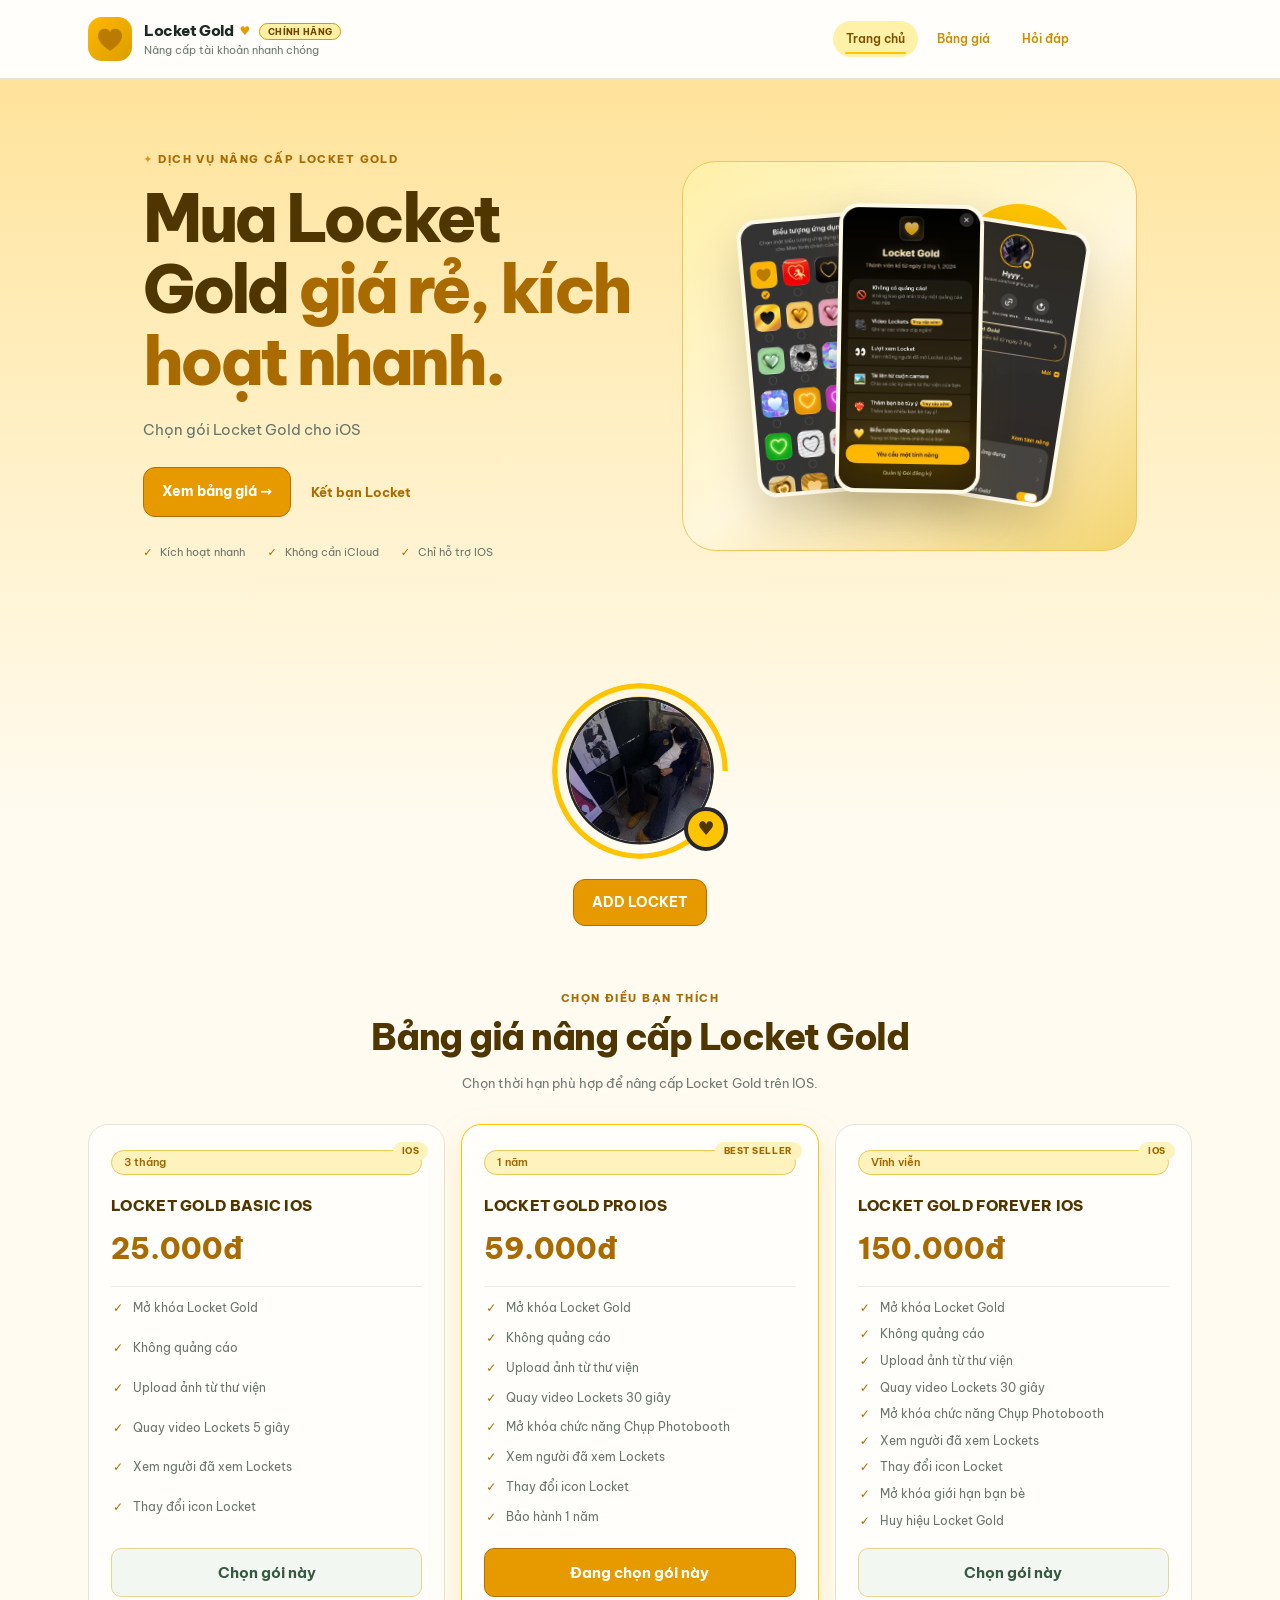
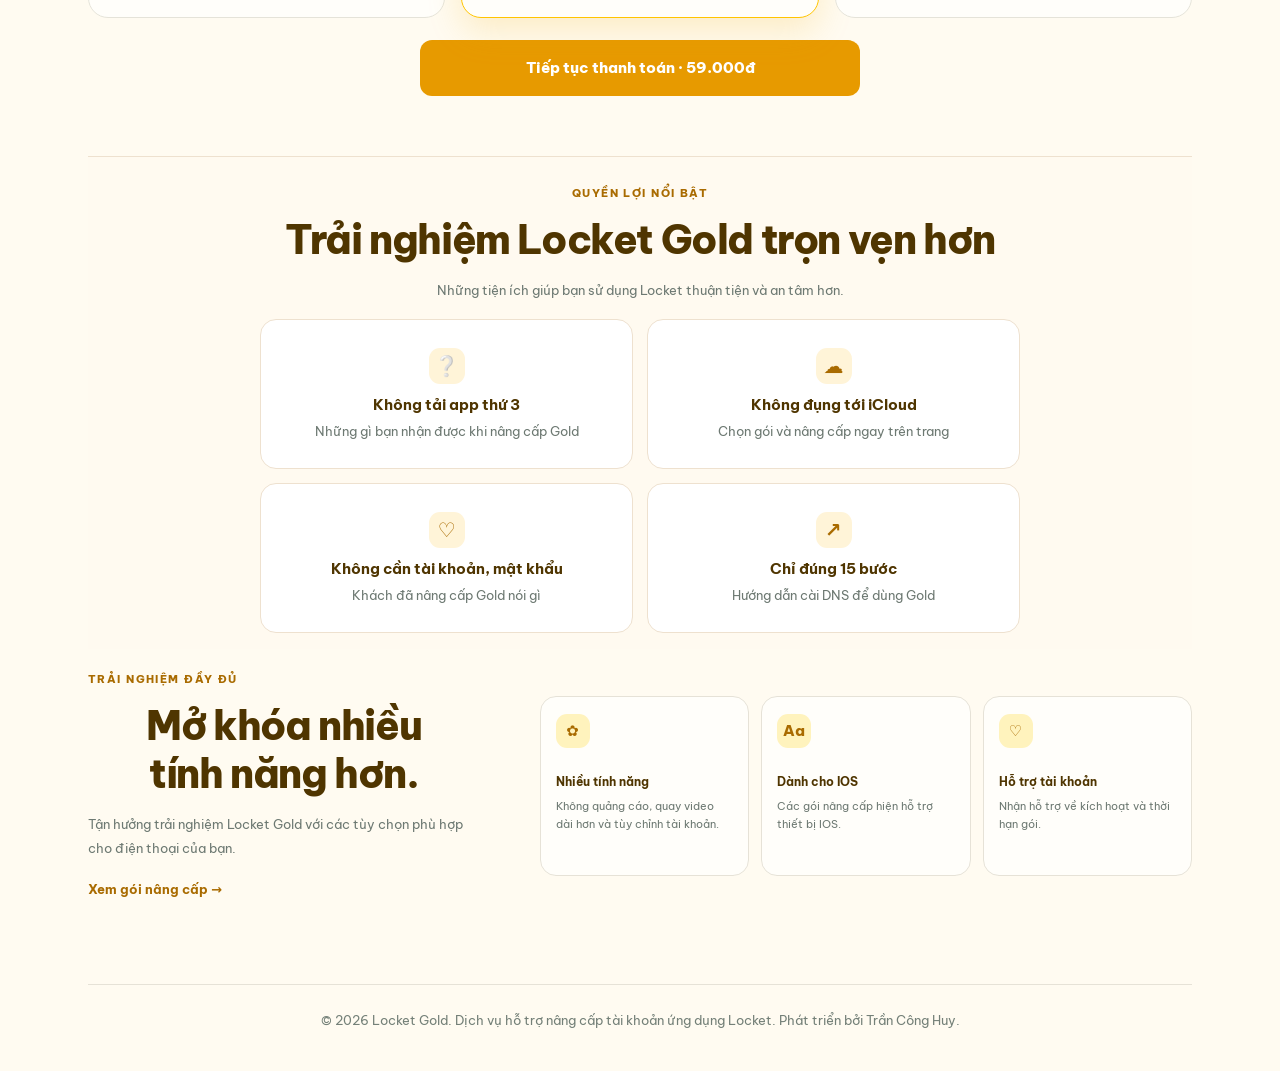
==== commit 51296c42: "Add homepage animations Co-authored-by: Copilot <223556219+Copilot@users.noreply.github.com>" ====
--- a/docs/index.html
+++ b/docs/index.html
@@ -10,7 +10,7 @@
   <link rel="preconnect" href="https://fonts.googleapis.com">
   <link rel="preconnect" href="https://fonts.gstatic.com" crossorigin>
   <link href="https://fonts.googleapis.com/css2?family=Be+Vietnam+Pro:wght@400;600;800&display=swap" rel="stylesheet">
-  <link rel="stylesheet" href="style.css?v=20261124-4">
+  <link rel="stylesheet" href="style.css?v=20261124-6">
 </head>
 
 <body>
@@ -18,7 +18,7 @@
   <div class="bar">
     <div class="wrap">
       <header>
-        <a class="brand" href="#cua-hang"><img class="logo" src="Images/ảnh_locket.jpg" alt=""><span><b>Locket Gold</b>
+        <a class="brand" href="#cua-hang"><img class="logo" src="Images/ảnh_locket.jpg" alt=""><span><b>Locket Gold <span class="brand-heart" aria-hidden="true">♥</span></b>
             <i class="pm">CHÍNH HÃNG</i><small>Nâng cấp tài khoản nhanh chóng</small></span></a>
         <nav aria-label="Điều hướng">
           <a href="#cua-hang" data-v="cua-hang">Trang chủ</a>
@@ -196,7 +196,7 @@
     </footer>
   </div>
   <!-- Nạp JavaScript xử lý chọn gói, điều hướng và các thao tác trên trang. -->
-  <script src="script.js?v=20261124-3"></script>
+  <script src="script.js?v=20261124-4"></script>
 </body>
 
 </html>
--- a/docs/style.css
+++ b/docs/style.css
@@ -900,6 +900,14 @@
 .brand b {
     font-size: 15px;
     letter-spacing: -.02em
+}
+
+.brand-heart {
+    display: inline-block;
+    margin-left: 3px;
+    color: #e79a00;
+    font-size: 12px;
+    vertical-align: 1px
 }
 
 .brand small {
@@ -2508,4 +2516,161 @@
         min-height: 44px;
         padding: 10px
     }
+}
+
+.hero-copy>* {
+    opacity: 0;
+    animation: heroRise .65s cubic-bezier(.2, .7, .25, 1) both
+}
+
+.hero-copy>:nth-child(2) {
+    animation-delay: 80ms
+}
+
+.hero-copy>:nth-child(3) {
+    animation-delay: 160ms
+}
+
+.hero-copy>:nth-child(4) {
+    animation-delay: 240ms
+}
+
+.hero-copy>:nth-child(5) {
+    animation-delay: 320ms
+}
+
+.hero-art {
+    animation: heroStageIn .8s cubic-bezier(.2, .7, .25, 1) 120ms both
+}
+
+.hero-art .sun {
+    animation: sunBreathe 5s ease-in-out 900ms infinite
+}
+
+.hero-art .art-image {
+    animation: artImageIn .7s cubic-bezier(.2, .7, .25, 1) both,
+        artImageFloat 6s ease-in-out 1.1s infinite
+}
+
+.hero-art .art-image-back {
+    animation-delay: 240ms, 1.5s
+}
+
+.hero-art .art-image-front {
+    animation-delay: 80ms, 1.1s
+}
+
+.hero-art .art-image-center {
+    animation-delay: 400ms, 1.7s
+}
+
+.reveal-on-scroll {
+    opacity: 0;
+    transform: translateY(22px);
+    transition: opacity .65s ease, transform .65s cubic-bezier(.2, .7, .25, 1)
+}
+
+.reveal-on-scroll.is-visible {
+    opacity: 1;
+    transform: translateY(0)
+}
+
+.reveal-on-scroll .feature-card {
+    opacity: 0;
+    transform: translateY(14px);
+    transition: opacity .5s ease, transform .5s cubic-bezier(.2, .7, .25, 1)
+}
+
+.reveal-on-scroll.is-visible .feature-card {
+    opacity: 1;
+    transform: translateY(0)
+}
+
+.reveal-on-scroll .feature-card:nth-child(2) {
+    transition-delay: 80ms
+}
+
+.reveal-on-scroll .feature-card:nth-child(3) {
+    transition-delay: 150ms
+}
+
+.reveal-on-scroll .feature-card:nth-child(4) {
+    transition-delay: 220ms
+}
+
+@keyframes heroRise {
+    from {
+        opacity: 0;
+        transform: translateY(18px)
+    }
+
+    to {
+        opacity: 1;
+        transform: translateY(0)
+    }
+}
+
+@keyframes heroStageIn {
+    from {
+        opacity: 0;
+        transform: translateY(14px) scale(.98)
+    }
+
+    to {
+        opacity: 1;
+        transform: translateY(0) scale(1)
+    }
+}
+
+@keyframes artImageIn {
+    from {
+        opacity: 0;
+        scale: .86
+    }
+
+    to {
+        opacity: 1;
+        scale: 1
+    }
+}
+
+@keyframes artImageFloat {
+    0%,
+    100% {
+        translate: 0 0
+    }
+
+    50% {
+        translate: 0 -7px
+    }
+}
+
+@keyframes sunBreathe {
+    0%,
+    100% {
+        transform: scale(1);
+        opacity: .9
+    }
+
+    50% {
+        transform: scale(1.08);
+        opacity: 1
+    }
+}
+
+@media(prefers-reduced-motion:reduce) {
+    .hero-copy>*,
+    .hero-art,
+    .hero-art .sun,
+    .hero-art .art-image {
+        animation: none;
+        opacity: 1
+    }
+
+    .reveal-on-scroll,
+    .reveal-on-scroll .feature-card {
+        opacity: 1;
+        transform: none;
+        transition: none
+    }
 }
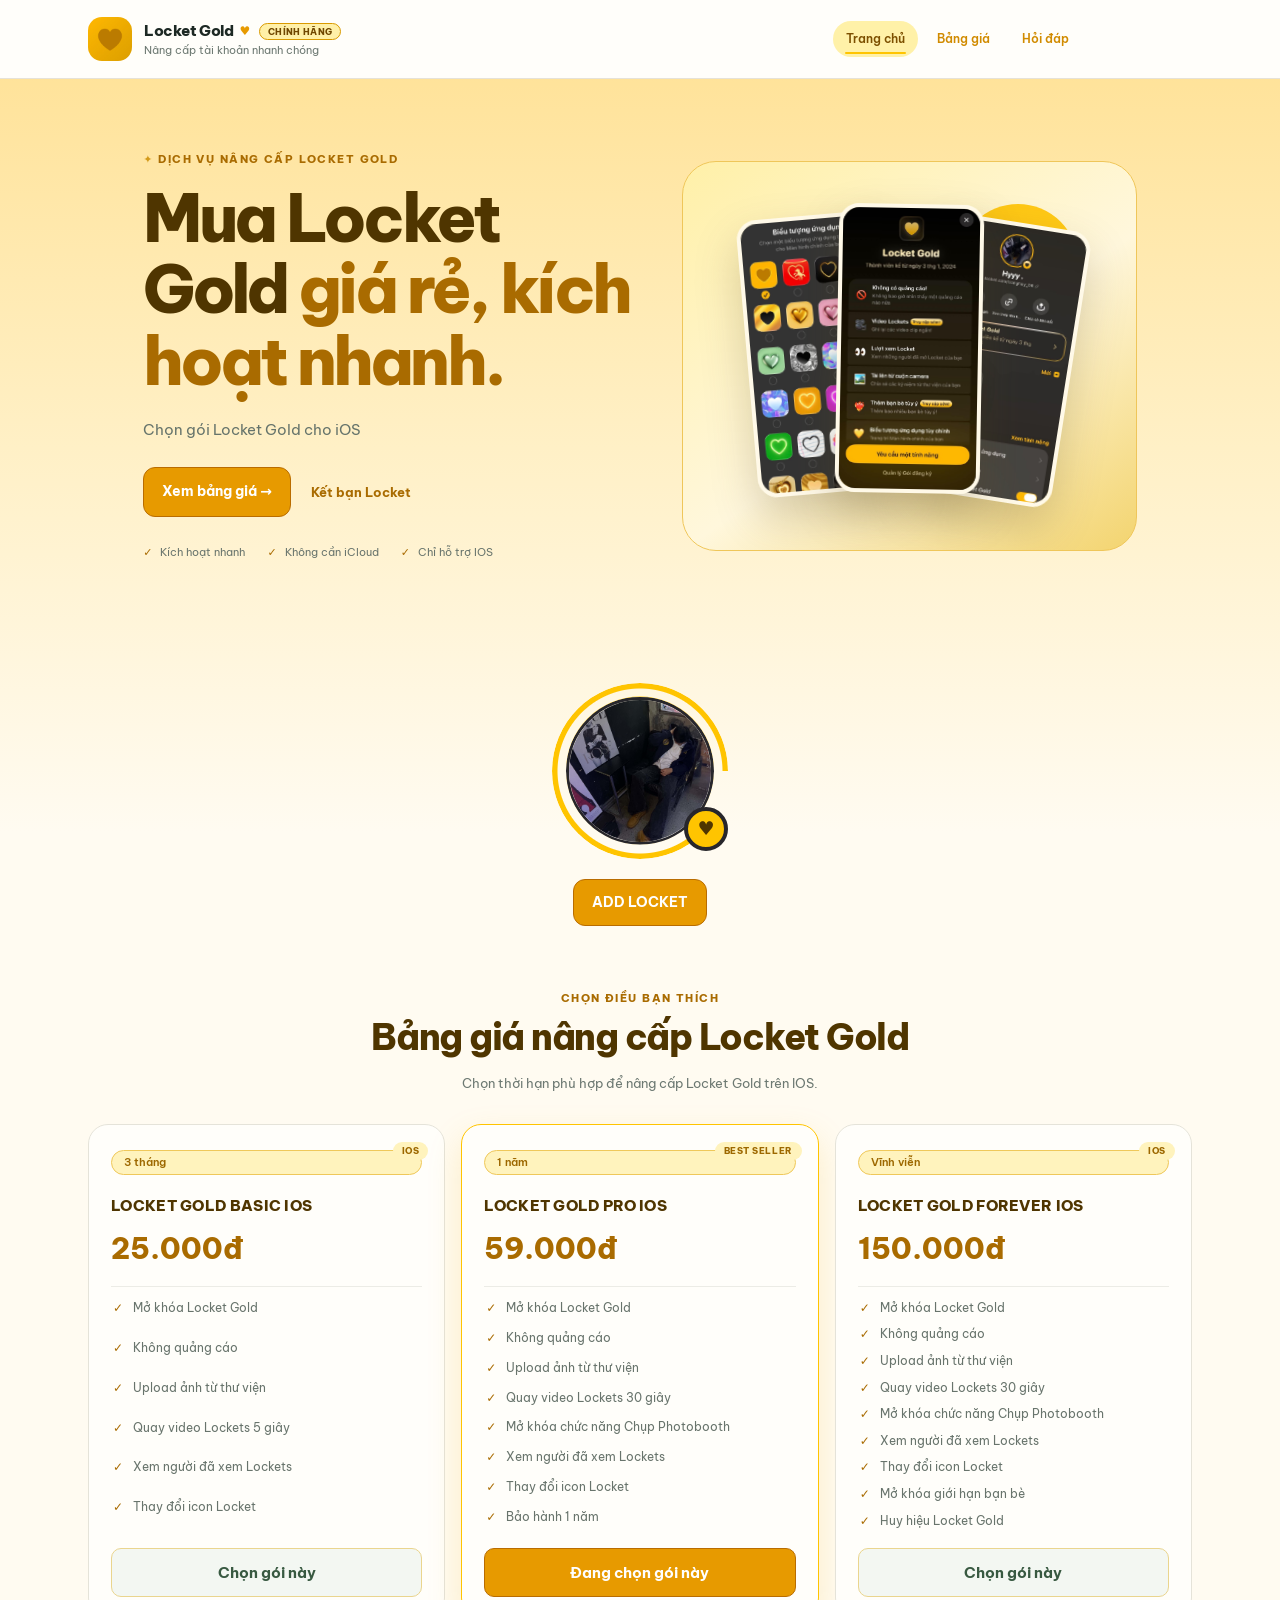
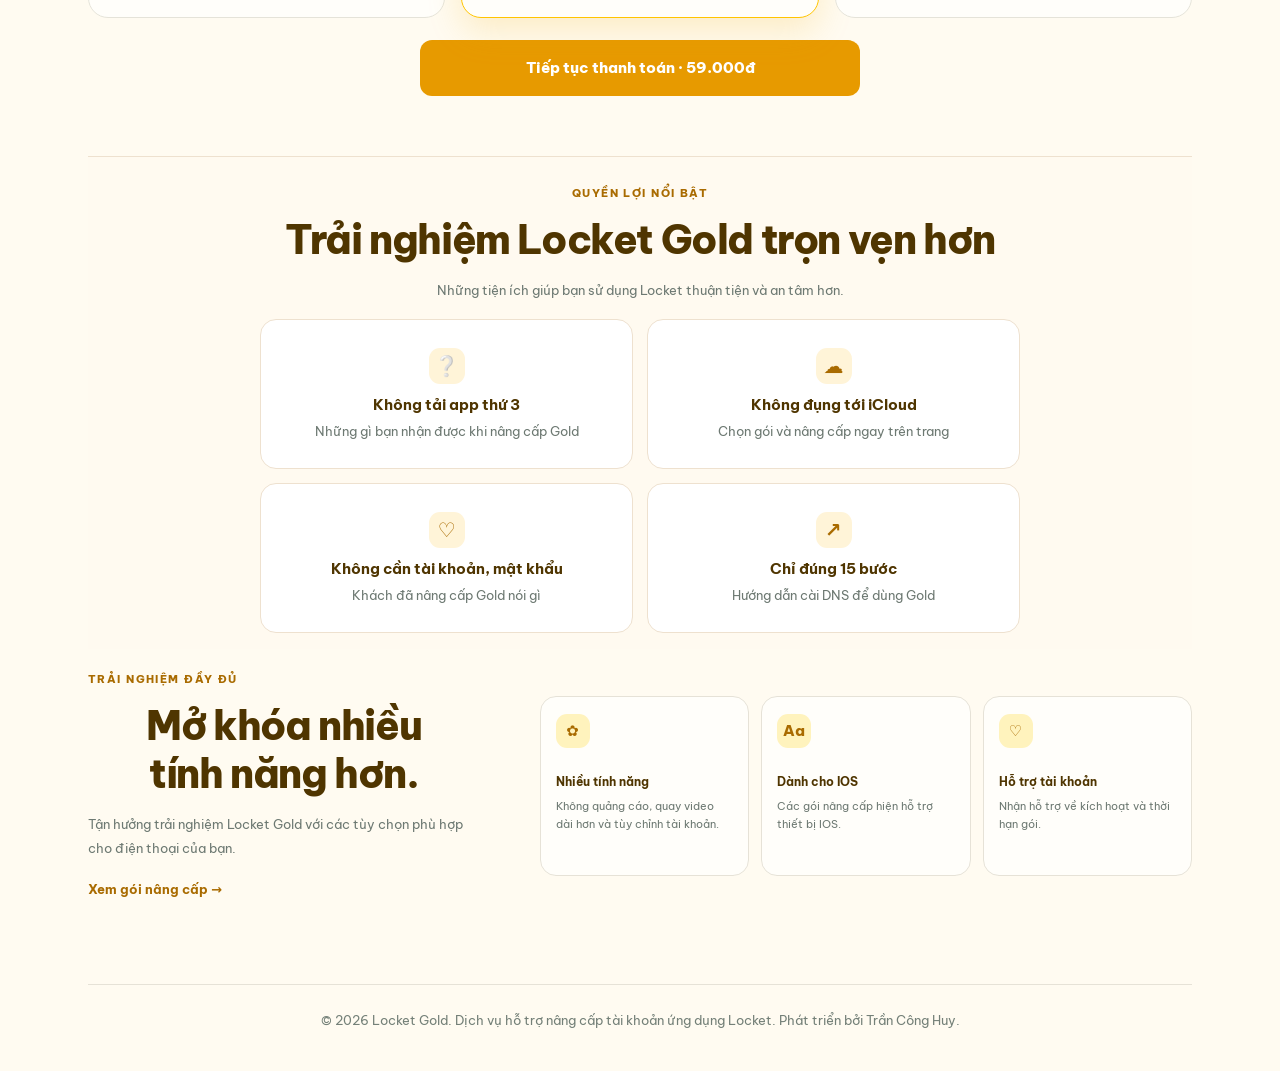
==== commit ab0b8ec6: "Update website animations" ====
--- a/docs/index.html
+++ b/docs/index.html
@@ -10,7 +10,7 @@
   <link rel="preconnect" href="https://fonts.googleapis.com">
   <link rel="preconnect" href="https://fonts.gstatic.com" crossorigin>
   <link href="https://fonts.googleapis.com/css2?family=Be+Vietnam+Pro:wght@400;600;800&display=swap" rel="stylesheet">
-  <link rel="stylesheet" href="style.css?v=20261124-6">
+  <link rel="stylesheet" href="style.css?v=20261124-12">
 </head>
 
 <body>
@@ -196,7 +196,7 @@
     </footer>
   </div>
   <!-- Nạp JavaScript xử lý chọn gói, điều hướng và các thao tác trên trang. -->
-  <script src="script.js?v=20261124-4"></script>
+  <script src="script.js?v=20261124-6"></script>
 </body>
 
 </html>
--- a/docs/style.css
+++ b/docs/style.css
@@ -2520,48 +2520,48 @@
 
 .hero-copy>* {
     opacity: 0;
-    animation: heroRise .65s cubic-bezier(.2, .7, .25, 1) both
+    animation: heroRise .52s cubic-bezier(.22, .61, .36, 1) both
 }
 
 .hero-copy>:nth-child(2) {
+    animation-delay: 40ms
+}
+
+.hero-copy>:nth-child(3) {
     animation-delay: 80ms
 }
 
-.hero-copy>:nth-child(3) {
+.hero-copy>:nth-child(4) {
+    animation-delay: 120ms
+}
+
+.hero-copy>:nth-child(5) {
     animation-delay: 160ms
 }
 
-.hero-copy>:nth-child(4) {
-    animation-delay: 240ms
-}
-
-.hero-copy>:nth-child(5) {
-    animation-delay: 320ms
-}
-
 .hero-art {
-    animation: heroStageIn .8s cubic-bezier(.2, .7, .25, 1) 120ms both
+    animation: heroStageIn .65s cubic-bezier(.22, .61, .36, 1) 60ms both
 }
 
 .hero-art .sun {
-    animation: sunBreathe 5s ease-in-out 900ms infinite
+    animation: sunBreathe 1.4s ease-in-out 120ms 1 both
 }
 
 .hero-art .art-image {
-    animation: artImageIn .7s cubic-bezier(.2, .7, .25, 1) both,
-        artImageFloat 6s ease-in-out 1.1s infinite
+    animation: artImageIn .72s cubic-bezier(.22, .61, .36, 1) both,
+        artImageDrift 5s ease-in-out .7s infinite
 }
 
 .hero-art .art-image-back {
-    animation-delay: 240ms, 1.5s
+    animation-delay: 180ms, .6s
 }
 
 .hero-art .art-image-front {
-    animation-delay: 80ms, 1.1s
+    animation-delay: 60ms, 1.2s
 }
 
 .hero-art .art-image-center {
-    animation-delay: 400ms, 1.7s
+    animation-delay: 260ms, .9s
 }
 
 .reveal-on-scroll {
@@ -2625,7 +2625,12 @@
 @keyframes artImageIn {
     from {
         opacity: 0;
-        scale: .86
+        scale: .78
+    }
+
+    70% {
+        opacity: 1;
+        scale: 1.035
     }
 
     to {
@@ -2634,14 +2639,16 @@
     }
 }
 
-@keyframes artImageFloat {
+@keyframes artImageDrift {
     0%,
     100% {
-        translate: 0 0
+        translate: 0 0;
+        rotate: 0deg
     }
 
     50% {
-        translate: 0 -7px
+        translate: 0 -12px;
+        rotate: .8deg
     }
 }
 
@@ -2673,4 +2680,54 @@
         transform: none;
         transition: none
     }
+}
+
+.background-hearts {
+    position: fixed;
+    z-index: 0;
+    inset: 0;
+    overflow: hidden;
+    pointer-events: none;
+    contain: paint
+}
+
+body>.wrap {
+    position: relative;
+    z-index: 1
+}
+
+.background-heart {
+    position: absolute;
+    bottom: -34px;
+    color: #d99800;
+    line-height: 1;
+    opacity: 0;
+    animation: backgroundHeartRise var(--heart-duration) linear var(--heart-delay) infinite
+}
+
+@keyframes backgroundHeartRise {
+    0% {
+        opacity: 0;
+        transform: translate3d(0, 0, 0) scale(.82) rotate(-8deg)
+    }
+
+    8% {
+        opacity: .24
+    }
+
+    88% {
+        opacity: .2
+    }
+
+    100% {
+        opacity: 0;
+        transform: translate3d(var(--heart-drift), -115vh, 0) scale(1.12) rotate(10deg)
+    }
+}
+
+@media(prefers-reduced-motion:reduce) {
+    .background-heart {
+        display: none;
+        animation: none
+    }
 }
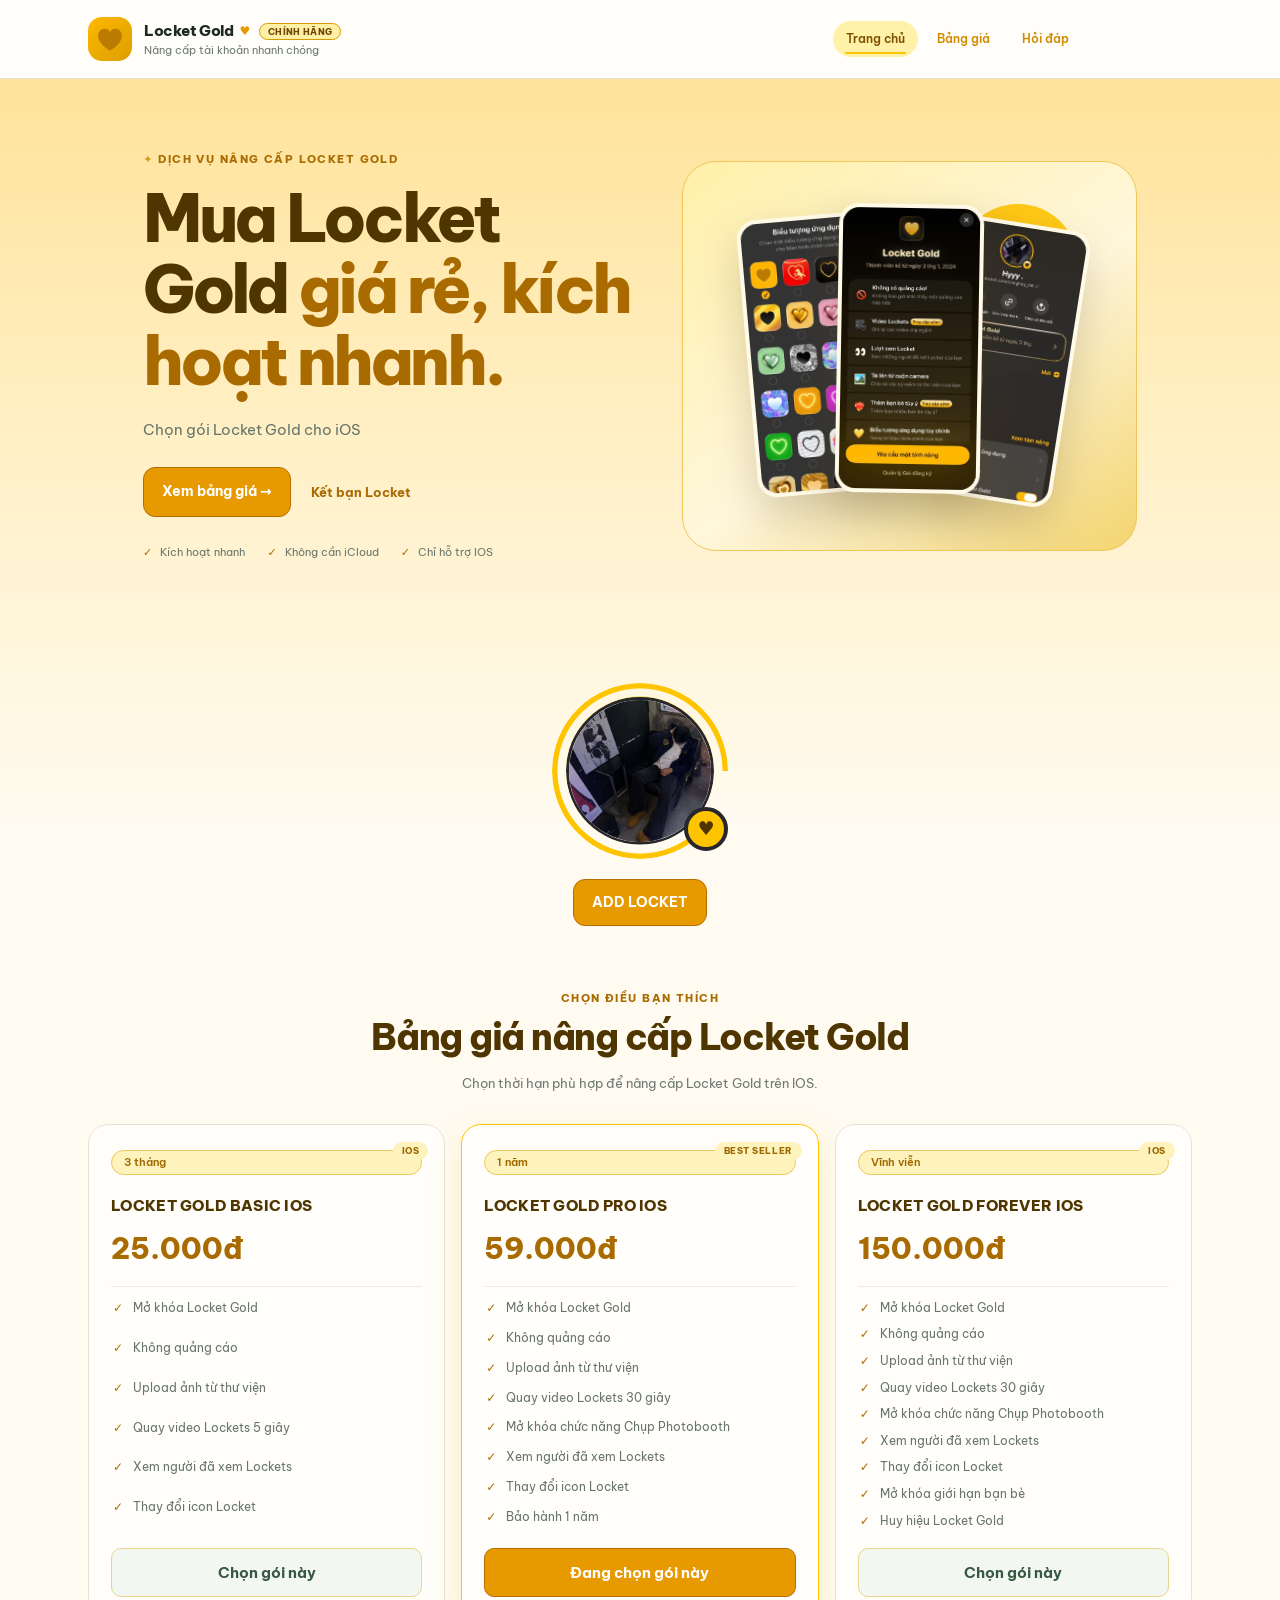
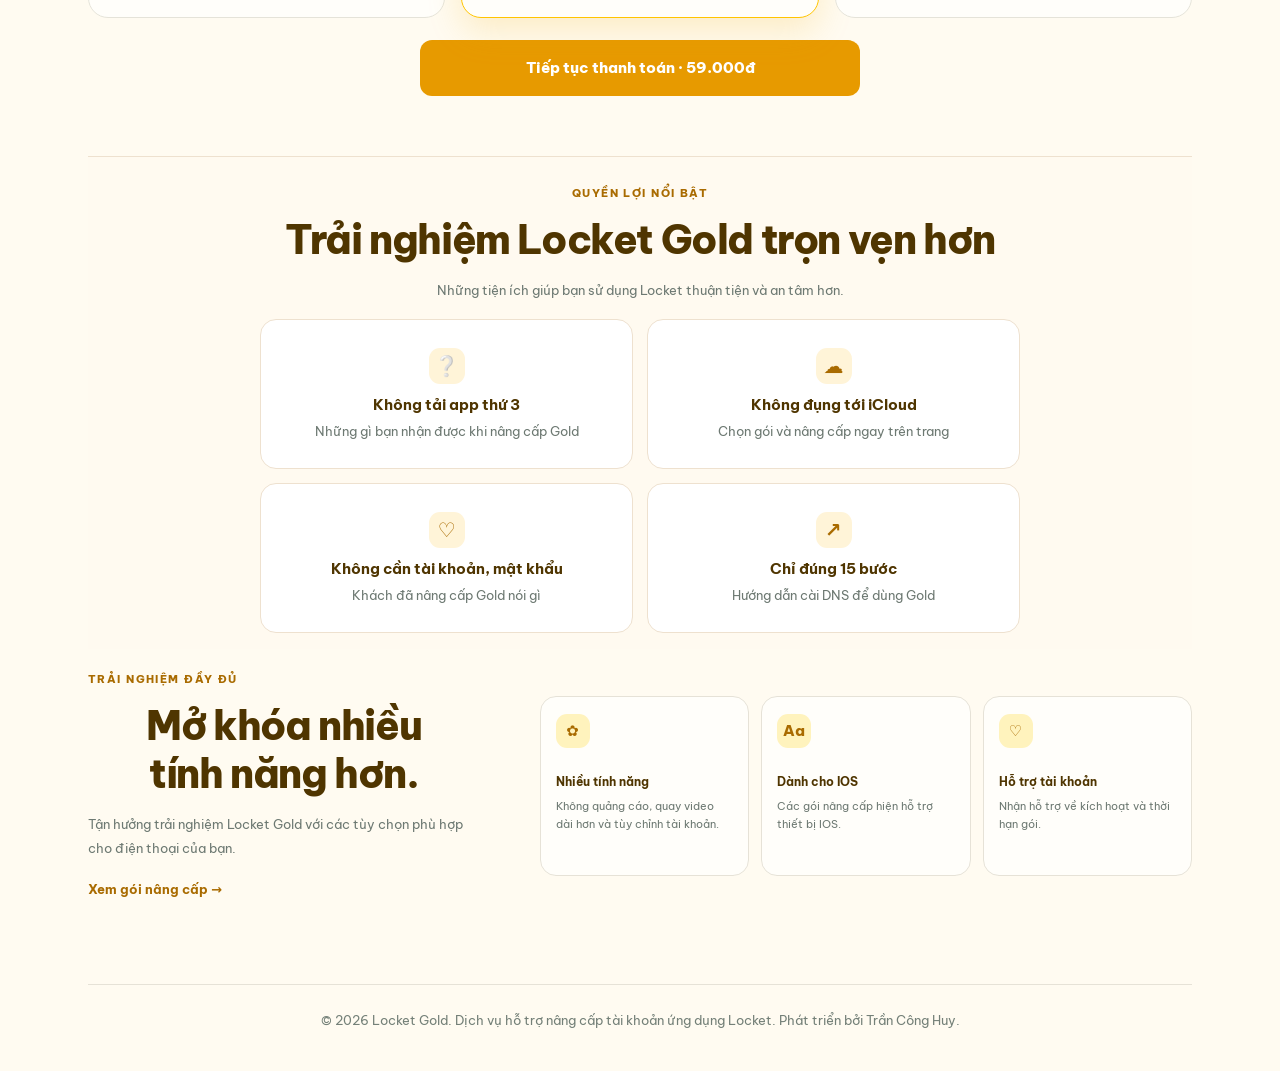
==== commit c827656b: "Update website animations" ====
--- a/docs/index.html
+++ b/docs/index.html
@@ -5,7 +5,7 @@
   <!-- Khai báo mã hóa, kích thước hiển thị trên điện thoại và tiêu đề trang. -->
   <meta charset="utf-8">
   <meta name="viewport" content="width=device-width, initial-scale=1, viewport-fit=cover">
-  <title>Mua Locket Gold - Nâng cấp tài khoản</title>
+  <title>Locket Gold - Nâng cấp tài khoản</title>
   <!-- Tải font Be Vietnam Pro và tệp giao diện CSS. -->
   <link rel="preconnect" href="https://fonts.googleapis.com">
   <link rel="preconnect" href="https://fonts.gstatic.com" crossorigin>
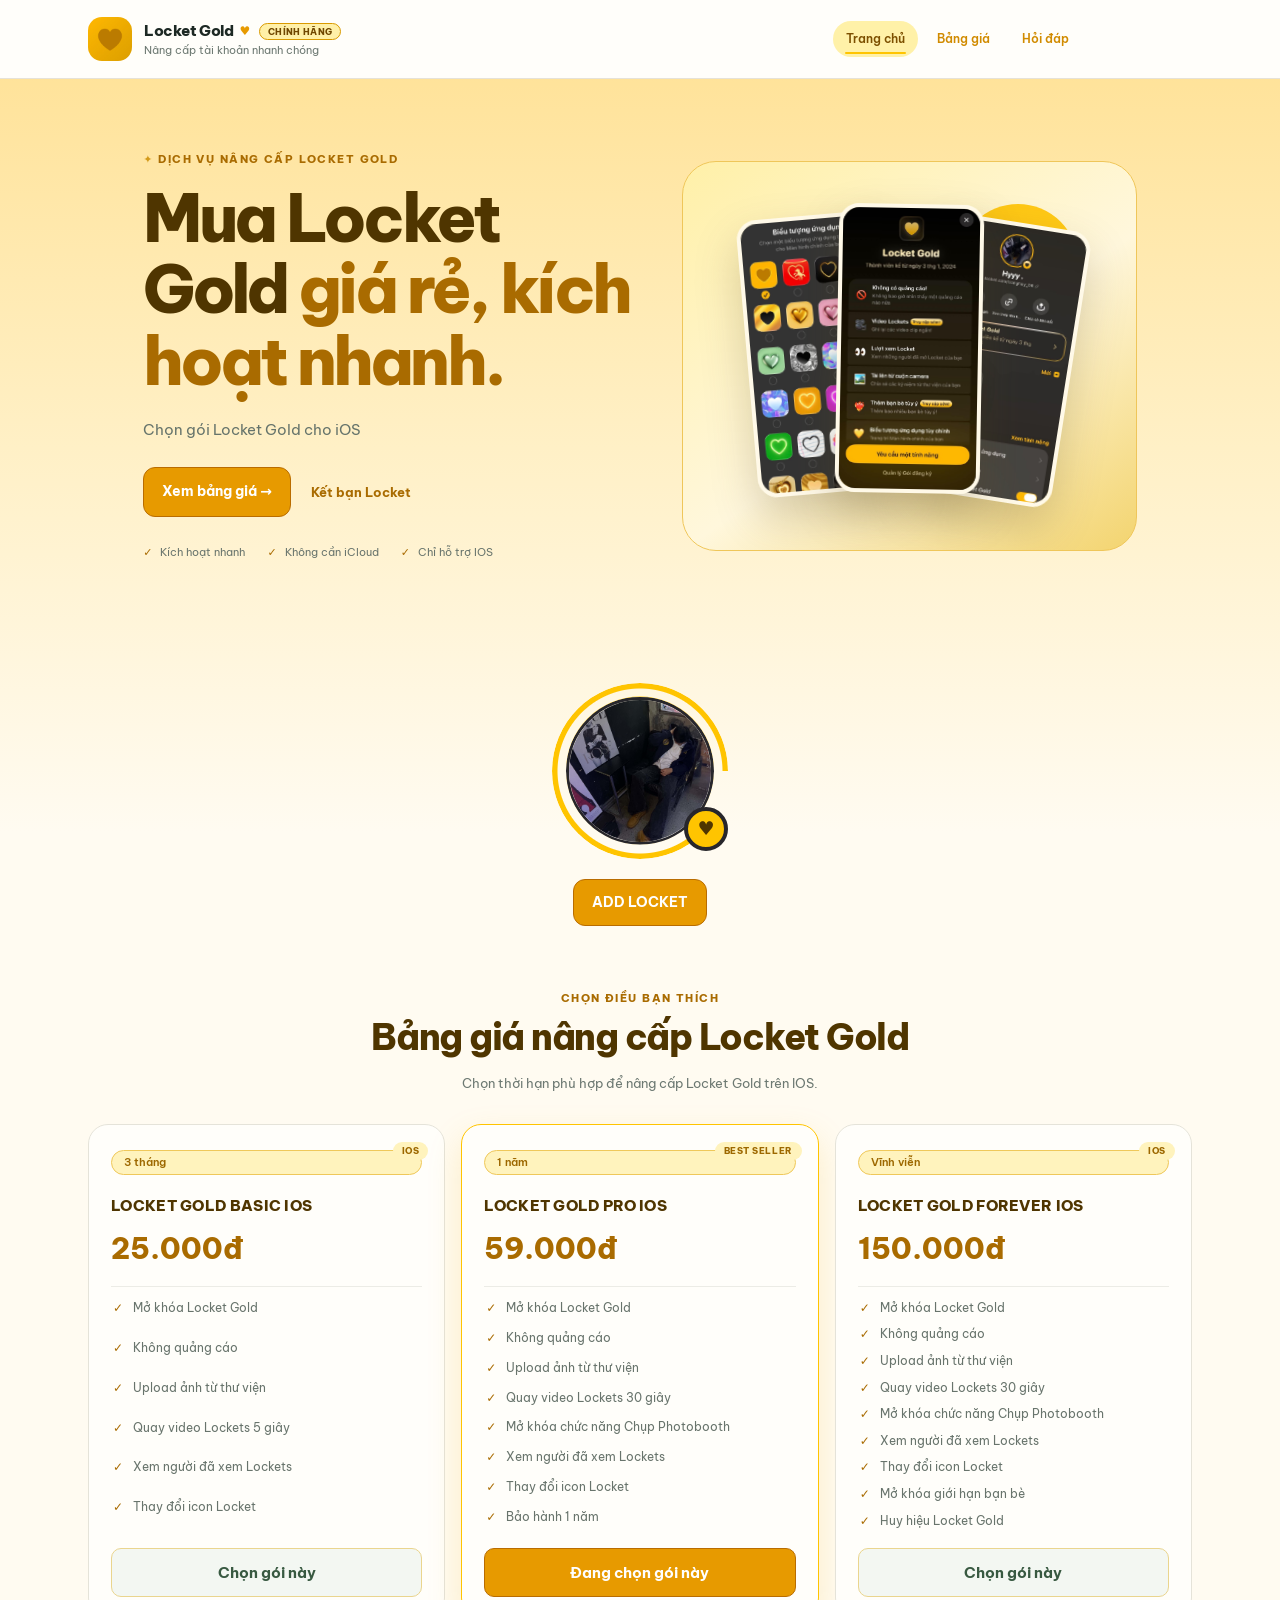
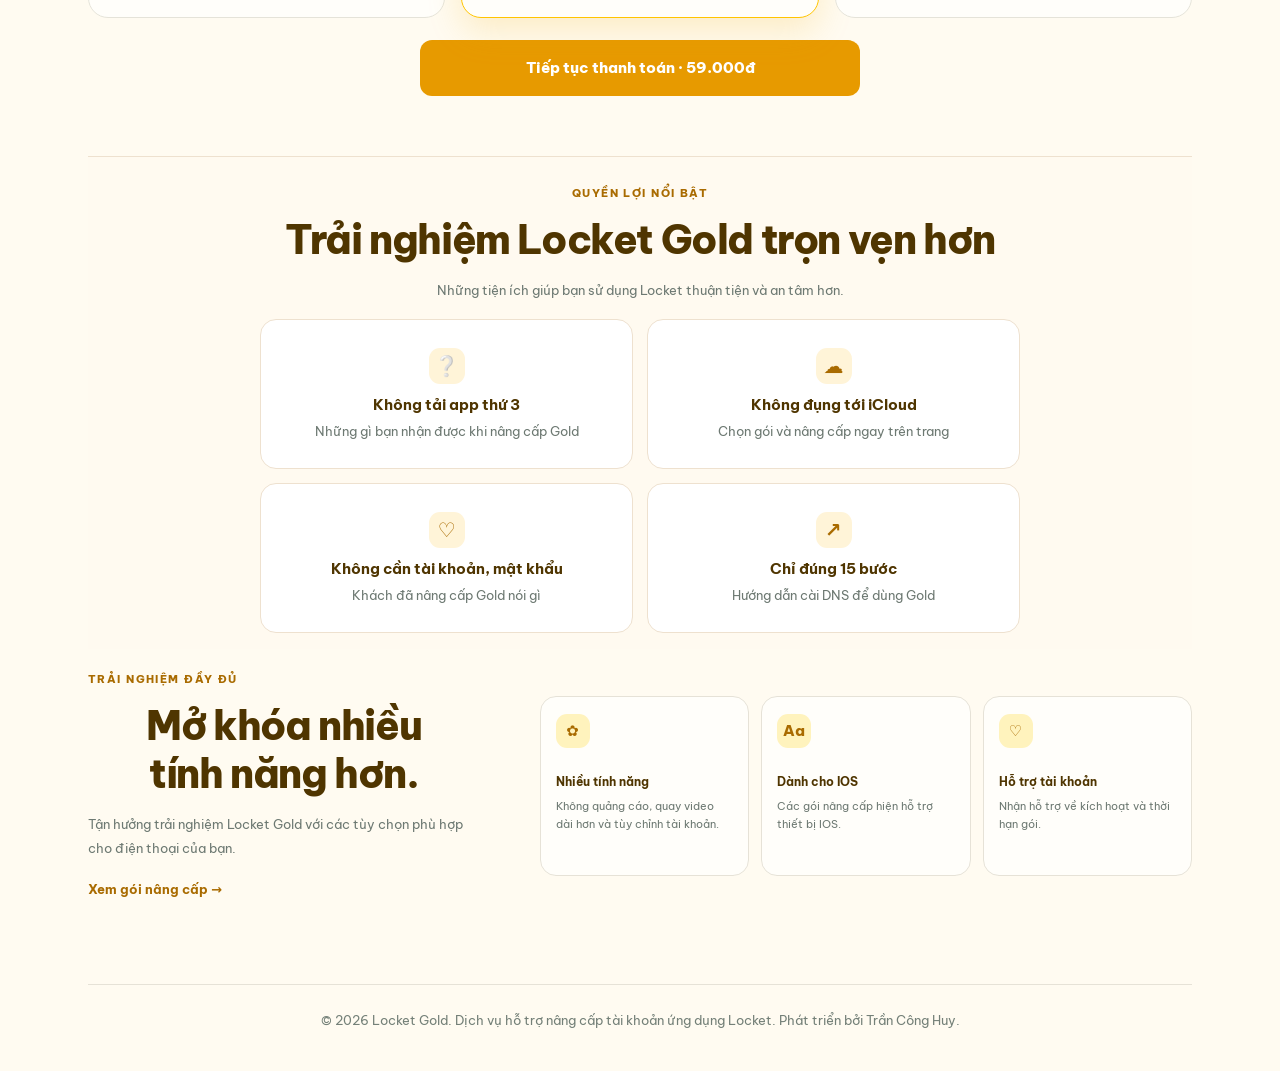
==== commit e9b716a7: "Update website animations" ====
--- a/docs/index.html
+++ b/docs/index.html
@@ -10,7 +10,7 @@
   <link rel="preconnect" href="https://fonts.googleapis.com">
   <link rel="preconnect" href="https://fonts.gstatic.com" crossorigin>
   <link href="https://fonts.googleapis.com/css2?family=Be+Vietnam+Pro:wght@400;600;800&display=swap" rel="stylesheet">
-  <link rel="stylesheet" href="style.css?v=20261124-12">
+  <link rel="stylesheet" href="style.css?v=20261124-13">
 </head>
 
 <body>
@@ -196,7 +196,7 @@
     </footer>
   </div>
   <!-- Nạp JavaScript xử lý chọn gói, điều hướng và các thao tác trên trang. -->
-  <script src="script.js?v=20261124-6"></script>
+  <script src="script.js?v=20261124-12"></script>
 </body>
 
 </html>
--- a/docs/style.css
+++ b/docs/style.css
@@ -2520,35 +2520,35 @@
 
 .hero-copy>* {
     opacity: 0;
-    animation: heroRise .52s cubic-bezier(.22, .61, .36, 1) both
+    animation: heroRise .68s cubic-bezier(.22, .61, .36, 1) both
 }
 
 .hero-copy>:nth-child(2) {
-    animation-delay: 40ms
+    animation-delay: 55ms
 }
 
 .hero-copy>:nth-child(3) {
-    animation-delay: 80ms
+    animation-delay: 110ms
 }
 
 .hero-copy>:nth-child(4) {
-    animation-delay: 120ms
+    animation-delay: 165ms
 }
 
 .hero-copy>:nth-child(5) {
-    animation-delay: 160ms
+    animation-delay: 220ms
 }
 
 .hero-art {
-    animation: heroStageIn .65s cubic-bezier(.22, .61, .36, 1) 60ms both
+    animation: heroStageIn .82s cubic-bezier(.22, .61, .36, 1) 80ms both
 }
 
 .hero-art .sun {
-    animation: sunBreathe 1.4s ease-in-out 120ms 1 both
+    animation: sunBreathe 1.8s ease-in-out 160ms 1 both
 }
 
 .hero-art .art-image {
-    animation: artImageIn .72s cubic-bezier(.22, .61, .36, 1) both,
+    animation: artImageIn .9s cubic-bezier(.22, .61, .36, 1) both,
         artImageDrift 5s ease-in-out .7s infinite
 }
 
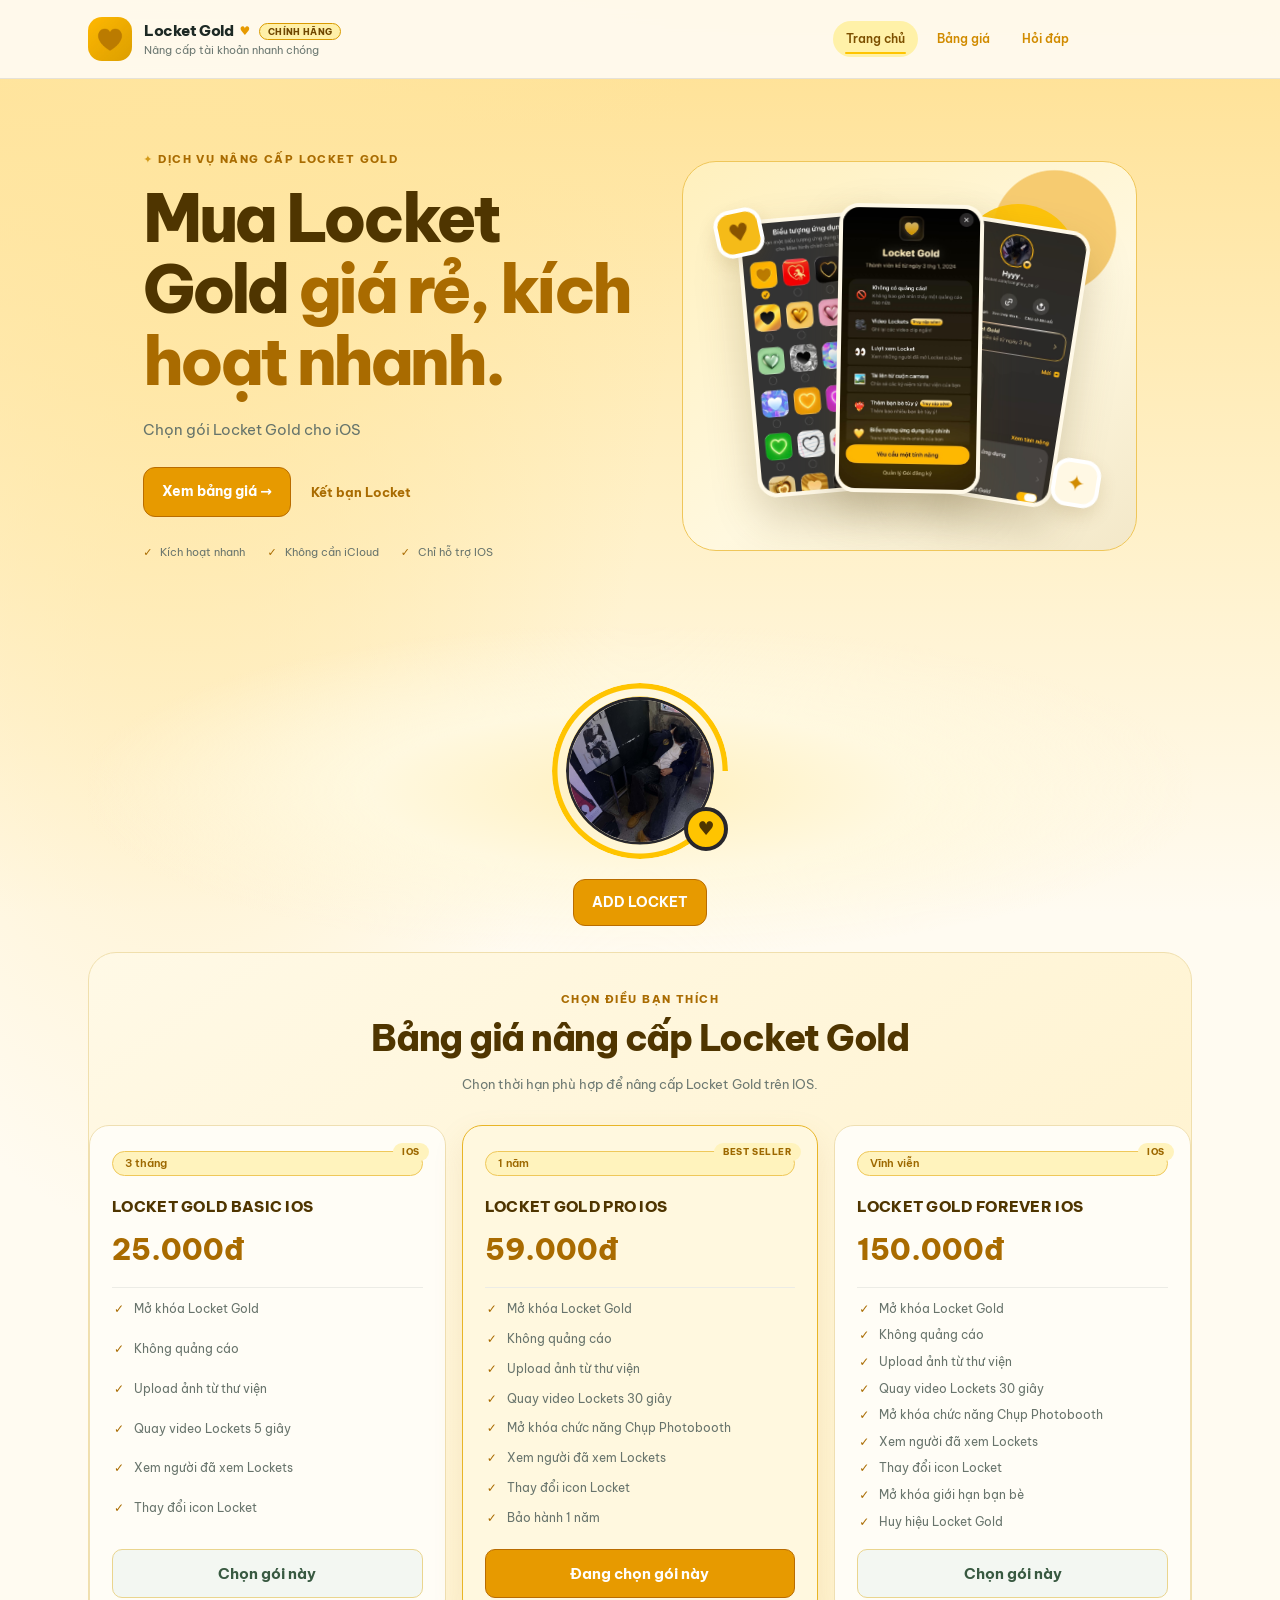
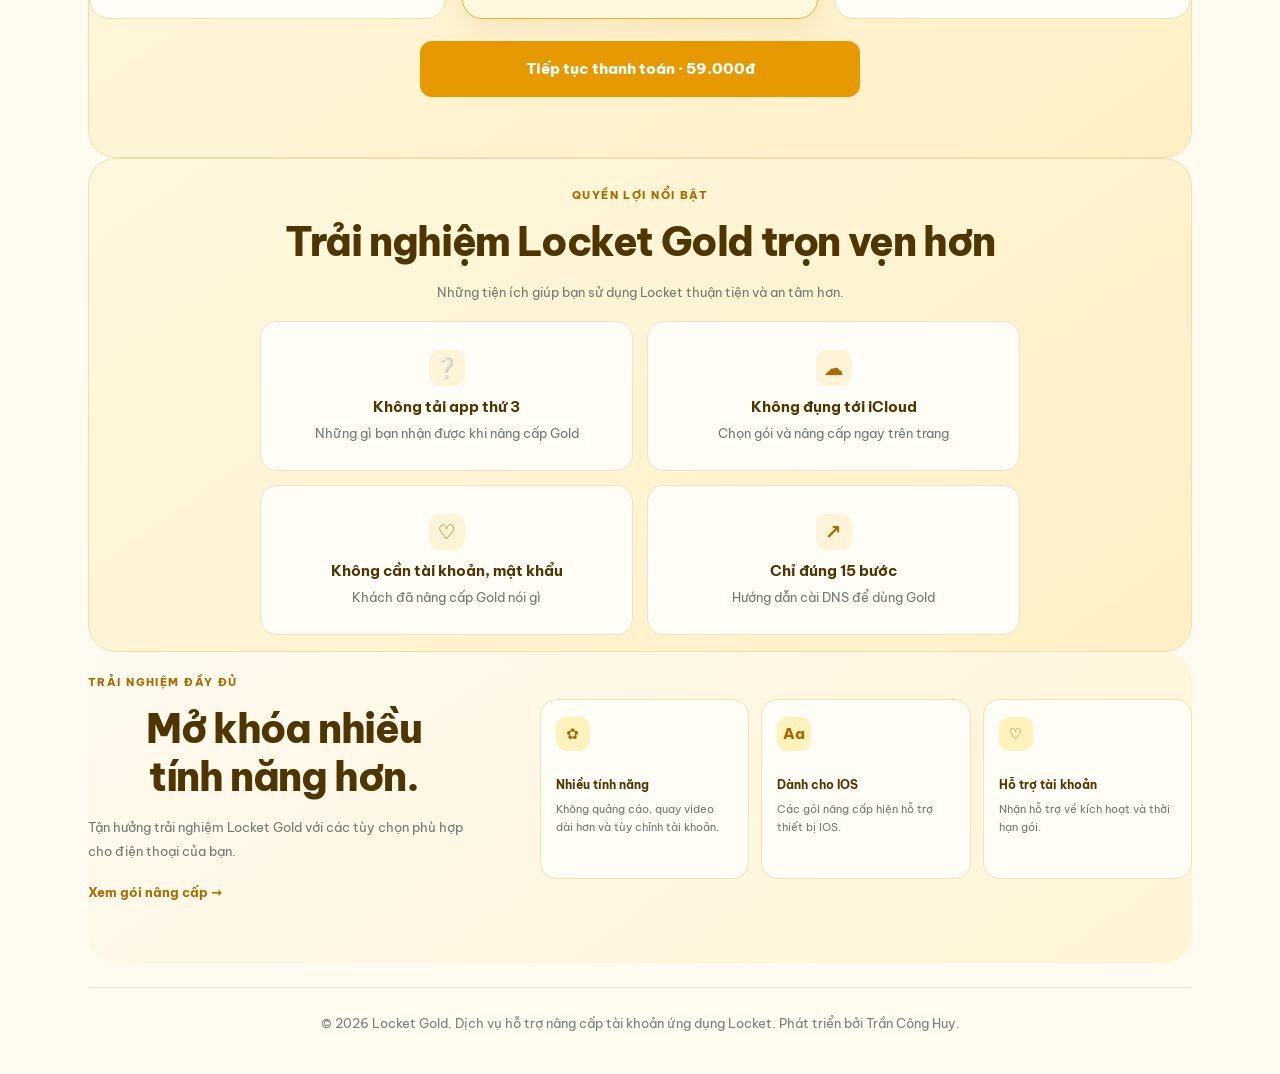
==== commit 543e4020: "Update website animations" ====
--- a/docs/index.html
+++ b/docs/index.html
@@ -9,11 +9,21 @@
   <!-- Tải font Be Vietnam Pro và tệp giao diện CSS. -->
   <link rel="preconnect" href="https://fonts.googleapis.com">
   <link rel="preconnect" href="https://fonts.gstatic.com" crossorigin>
-  <link href="https://fonts.googleapis.com/css2?family=Be+Vietnam+Pro:wght@400;600;800&display=swap" rel="stylesheet">
-  <link rel="stylesheet" href="style.css?v=20261124-13">
+  <link href="https://fonts.googleapis.com/css2?family=Be+Vietnam+Pro:wght@400;600;800&family=Fredoka:wght@600;700&display=swap" rel="stylesheet">
+  <link rel="stylesheet" href="style.css?v=20261126-20">
 </head>
 
 <body>
+  <div class="intro-splash" aria-hidden="true">
+    <h1 class="intro-splash__wordmark">
+      <span class="intro-splash__line">
+        <span>L</span><span>O</span><span>C</span><span>K</span><span>E</span><span>T</span>
+      </span>
+      <span class="intro-splash__line">
+        <span>G</span><span>O</span><span>L</span><span>D</span>
+      </span>
+    </h1>
+  </div>
   <!-- Thanh đầu trang gồm logo và các liên kết điều hướng. -->
   <div class="bar">
     <div class="wrap">
@@ -22,7 +32,7 @@
             <i class="pm">CHÍNH HÃNG</i><small>Nâng cấp tài khoản nhanh chóng</small></span></a>
         <nav aria-label="Điều hướng">
           <a href="#cua-hang" data-v="cua-hang">Trang chủ</a>
-          <a href="#goi-khung" data-v="goi-khung">Bảng giá</a>
+          <a href="#goi-gia" data-v="goi-gia">Bảng giá</a>
           <a href="#hoi-dap" data-v="hoi-dap">Hỏi đáp</a>
         </nav>
       </header>
@@ -40,7 +50,7 @@
             <h1>Mua Locket Gold <em>giá rẻ, kích hoạt nhanh.</em></h1>
             <p class="hero-lede">Chọn gói Locket Gold cho iOS</p>
             <div class="hero-actions">
-              <a class="btn gold" href="#goi-khung">Xem bảng giá <span aria-hidden="true">→</span></a>
+              <a class="btn gold" href="#goi-gia">Xem bảng giá <span aria-hidden="true">→</span></a>
               <a class="text-link" href="#add-locket">Kết bạn Locket</a>
             </div>
             <div class="hero-points">
@@ -68,7 +78,7 @@
         </section>
 
         <!-- Danh sách gói; JavaScript sẽ chèn các lựa chọn vào #packs. -->
-        <section id="goi-khung" class="catalog">
+        <section id="goi-gia" class="catalog">
           <div class="section-head">
             <p class="eyebrow">Chọn điều bạn thích</p>
             <h2>Bảng giá nâng cấp Locket Gold</h2>
@@ -78,7 +88,7 @@
           <button class="cta" id="cta" disabled>Tiếp tục thanh toán</button>
         </section>
 
-        <!-- Khung thanh toán minh họa, mặc định được ẩn. -->
+        <!-- gia thanh toán minh họa, mặc định được ẩn. -->
         <section class="panel" id="payBox" hidden>
           <div class="ph">
             <h2><span class="n">3</span>Thanh toán</h2>
@@ -144,7 +154,7 @@
             <p class="eyebrow">Trải nghiệm đầy đủ</p>
             <h2>Mở khóa nhiều tính năng hơn.</h2>
             <p>Tận hưởng trải nghiệm Locket Gold với các tùy chọn phù hợp cho điện thoại của bạn.</p>
-            <a class="text-link" href="#goi-khung">Xem gói nâng cấp <span aria-hidden="true">→</span></a>
+            <a class="text-link" href="#goi-gia">Xem gói nâng cấp <span aria-hidden="true">→</span></a>
           </div>
           <div class="feature-cards">
             <article class="feature-card"><span class="feature-icon">✿</span><b>Nhiều tính năng</b>
@@ -196,7 +206,7 @@
     </footer>
   </div>
   <!-- Nạp JavaScript xử lý chọn gói, điều hướng và các thao tác trên trang. -->
-  <script src="script.js?v=20261124-12"></script>
+  <script src="script.js?v=20261126-19"></script>
 </body>
 
 </html>
--- a/docs/style.css
+++ b/docs/style.css
@@ -2438,19 +2438,19 @@
 }
 
 @media(max-width:560px) {
-    #goi-khung {
+    #goi-gia {
         padding: 26px 0 32px
     }
 
-    #goi-khung .section-head {
+    #goi-gia .section-head {
         margin-bottom: 16px
     }
 
-    #goi-khung .section-head h2 {
+    #goi-gia .section-head h2 {
         font-size: clamp(23px, 6.5vw, 28px)
     }
 
-    #goi-khung .section-head>p:last-child {
+    #goi-gia .section-head>p:last-child {
         margin-top: 8px;
         font-size: 12px
     }
@@ -2730,4 +2730,286 @@
         display: none;
         animation: none
     }
+}
+
+body {
+    background:
+        radial-gradient(ellipse at 14% 0, #ffe59f 0, transparent 32rem),
+        linear-gradient(180deg, #ffe091 0, #fff0c6 31rem, #fffbf1 57rem),
+        var(--bg)
+}
+
+.bar {
+    background: #fffbf1ed
+}
+
+.hero-art {
+    background:
+        radial-gradient(circle at 82% 18%, #f6cb70 0 3.8rem, transparent 3.9rem),
+        linear-gradient(145deg, #fff0bd, #fff8df 58%, #f3e8c9)
+}
+
+.hero-art::before,
+.hero-art::after {
+    position: absolute;
+    z-index: 4;
+    display: grid;
+    place-items: center;
+    width: 48px;
+    height: 48px;
+    border: 4px solid #fff;
+    border-radius: 16px;
+    box-shadow: 0 8px 18px #74530b26;
+    pointer-events: none
+}
+
+.hero-art::before {
+    top: 12%;
+    left: 7%;
+    content: "♥";
+    transform: rotate(-12deg);
+    background: #f5bb18;
+    color: #885400;
+    font-size: 24px
+}
+
+.hero-art::after {
+    right: 8%;
+    bottom: 11%;
+    content: "✦";
+    transform: rotate(9deg);
+    background: #fff8e4;
+    color: #d18b00;
+    font-size: 22px
+}
+
+#add-locket {
+    background: radial-gradient(ellipse at center, #fff0bf 0, #fff8df 34%, transparent 72%)
+}
+
+#goi-gia {
+    border: 1px solid #f0dfad;
+    border-radius: 28px;
+    background: linear-gradient(145deg, #fff9e6, #fff0c5)
+}
+
+#goi-gia .pack {
+    border-color: #efdfb2;
+    background: #fffdf6
+}
+
+#goi-gia .pack[aria-checked="true"] {
+    background: #fff8df;
+    border-color: #e8b527;
+    box-shadow: 0 12px 30px #b9852d20
+}
+
+.panel,
+.feature-card,
+#v-hoi-dap details {
+    border-color: #eee1bd;
+    background: #fffaf0
+}
+
+.experience-row {
+    border: 1px solid #f0dfad;
+    border-radius: 28px;
+    background: linear-gradient(145deg, #fff8df, #fff0c5)
+}
+
+.experience-cards .feature-card {
+    background: #fffdf6
+}
+
+.feature-row:not(.experience-row) {
+    border-radius: 28px;
+    background: linear-gradient(145deg, #fffaf0, #fff4d5)
+}
+
+.feature-row:not(.experience-row) .feature-card {
+    background: #fffdf6
+}
+
+@media(max-width:560px) {
+    #goi-gia,
+    .experience-row,
+    .feature-row:not(.experience-row) {
+        border-radius: 20px
+    }
+
+    .hero-art::before,
+    .hero-art::after {
+        width: 40px;
+        height: 40px;
+        border-radius: 13px
+    }
+}
+
+.intro-splash {
+    position: fixed;
+    z-index: 1000;
+    inset: 0;
+    display: grid;
+    place-items: center;
+    padding: 24px;
+    background: linear-gradient(180deg, #ffe091 0, #fff0c6 48%, #fffbf1 100%);
+    color: #201700;
+    pointer-events: none;
+    animation: introSplashExit .5s cubic-bezier(.22, .72, .28, 1) 1.9s forwards
+}
+
+.intro-splash__hearts {
+    position: absolute;
+    z-index: 1;
+    inset: 0;
+    overflow: hidden;
+    pointer-events: none
+}
+
+.intro-splash__heart {
+    position: absolute;
+    bottom: -42px;
+    color: #e7a400;
+    line-height: 1;
+    opacity: 0;
+    text-shadow: 0 3px 8px #a76f0038;
+    animation: introHeartRise var(--heart-duration) cubic-bezier(.18, .62, .32, 1) var(--heart-delay) both
+}
+
+.intro-splash__wordmark {
+    position: relative;
+    z-index: 2;
+    width: min(94vw, 900px);
+    margin: 0;
+    font-family: "Fredoka", "Be Vietnam Pro", system-ui, sans-serif;
+    font-size: clamp(54px, 13vw, 144px);
+    font-weight: 700;
+    letter-spacing: -.035em;
+    line-height: .82;
+    text-align: center
+}
+
+.intro-splash__line {
+    display: flex;
+    justify-content: center;
+    white-space: nowrap
+}
+
+.intro-splash__line:first-child {
+    transform: rotate(-4deg) translateX(10px)
+}
+
+.intro-splash__line:nth-child(2) {
+    transform: rotate(2.5deg) translateX(-8px)
+}
+
+.intro-splash__line > span {
+    display: inline-block;
+    opacity: 0;
+    animation: introLetterEnter .82s cubic-bezier(.2, .8, .2, 1) both
+}
+
+.intro-splash__line > span:nth-child(odd) {
+    --letter-tilt: -9deg
+}
+
+.intro-splash__line > span:nth-child(even) {
+    --letter-tilt: 9deg
+}
+
+.intro-splash__line:first-child > span:nth-child(2) {
+    animation-delay: 110ms
+}
+
+.intro-splash__line:first-child > span:nth-child(3) {
+    animation-delay: 220ms
+}
+
+.intro-splash__line:first-child > span:nth-child(4) {
+    animation-delay: 330ms
+}
+
+.intro-splash__line:first-child > span:nth-child(5) {
+    animation-delay: 440ms
+}
+
+.intro-splash__line:first-child > span:nth-child(6) {
+    animation-delay: 550ms
+}
+
+.intro-splash__line:nth-child(2) > span:nth-child(1) {
+    animation-delay: 660ms
+}
+
+.intro-splash__line:nth-child(2) > span:nth-child(2) {
+    animation-delay: 770ms
+}
+
+.intro-splash__line:nth-child(2) > span:nth-child(3) {
+    animation-delay: 880ms
+}
+
+.intro-splash__line:nth-child(2) > span:nth-child(4) {
+    animation-delay: 990ms
+}
+
+@keyframes introLetterEnter {
+    from {
+        opacity: 0;
+        transform: translateY(40px) rotate(var(--letter-tilt)) scale(.72)
+    }
+
+    62% {
+        opacity: 1;
+        transform: translateY(-7px) rotate(3deg) scale(1.06)
+    }
+
+    to {
+        opacity: 1;
+        transform: translateY(0) rotate(0) scale(1)
+    }
+}
+
+@keyframes introSplashExit {
+    to {
+        opacity: 0;
+        visibility: hidden
+    }
+}
+
+@keyframes introHeartRise {
+    0% {
+        opacity: 0;
+        transform: translate3d(0, 0, 0) scale(.55) rotate(-12deg)
+    }
+
+    14% {
+        opacity: .8
+    }
+
+    76% {
+        opacity: .72
+    }
+
+    100% {
+        opacity: 0;
+        transform: translate3d(var(--heart-drift), -110vh, 0) scale(1.18) rotate(16deg)
+    }
+}
+
+@media(max-width:560px) {
+    .intro-splash__wordmark {
+        font-size: clamp(48px, 14vw, 70px)
+    }
+}
+
+@media(prefers-reduced-motion:reduce) {
+    .intro-splash {
+        display: none;
+        animation: none
+    }
+
+    .intro-splash__line > span {
+        animation: none
+    }
 }
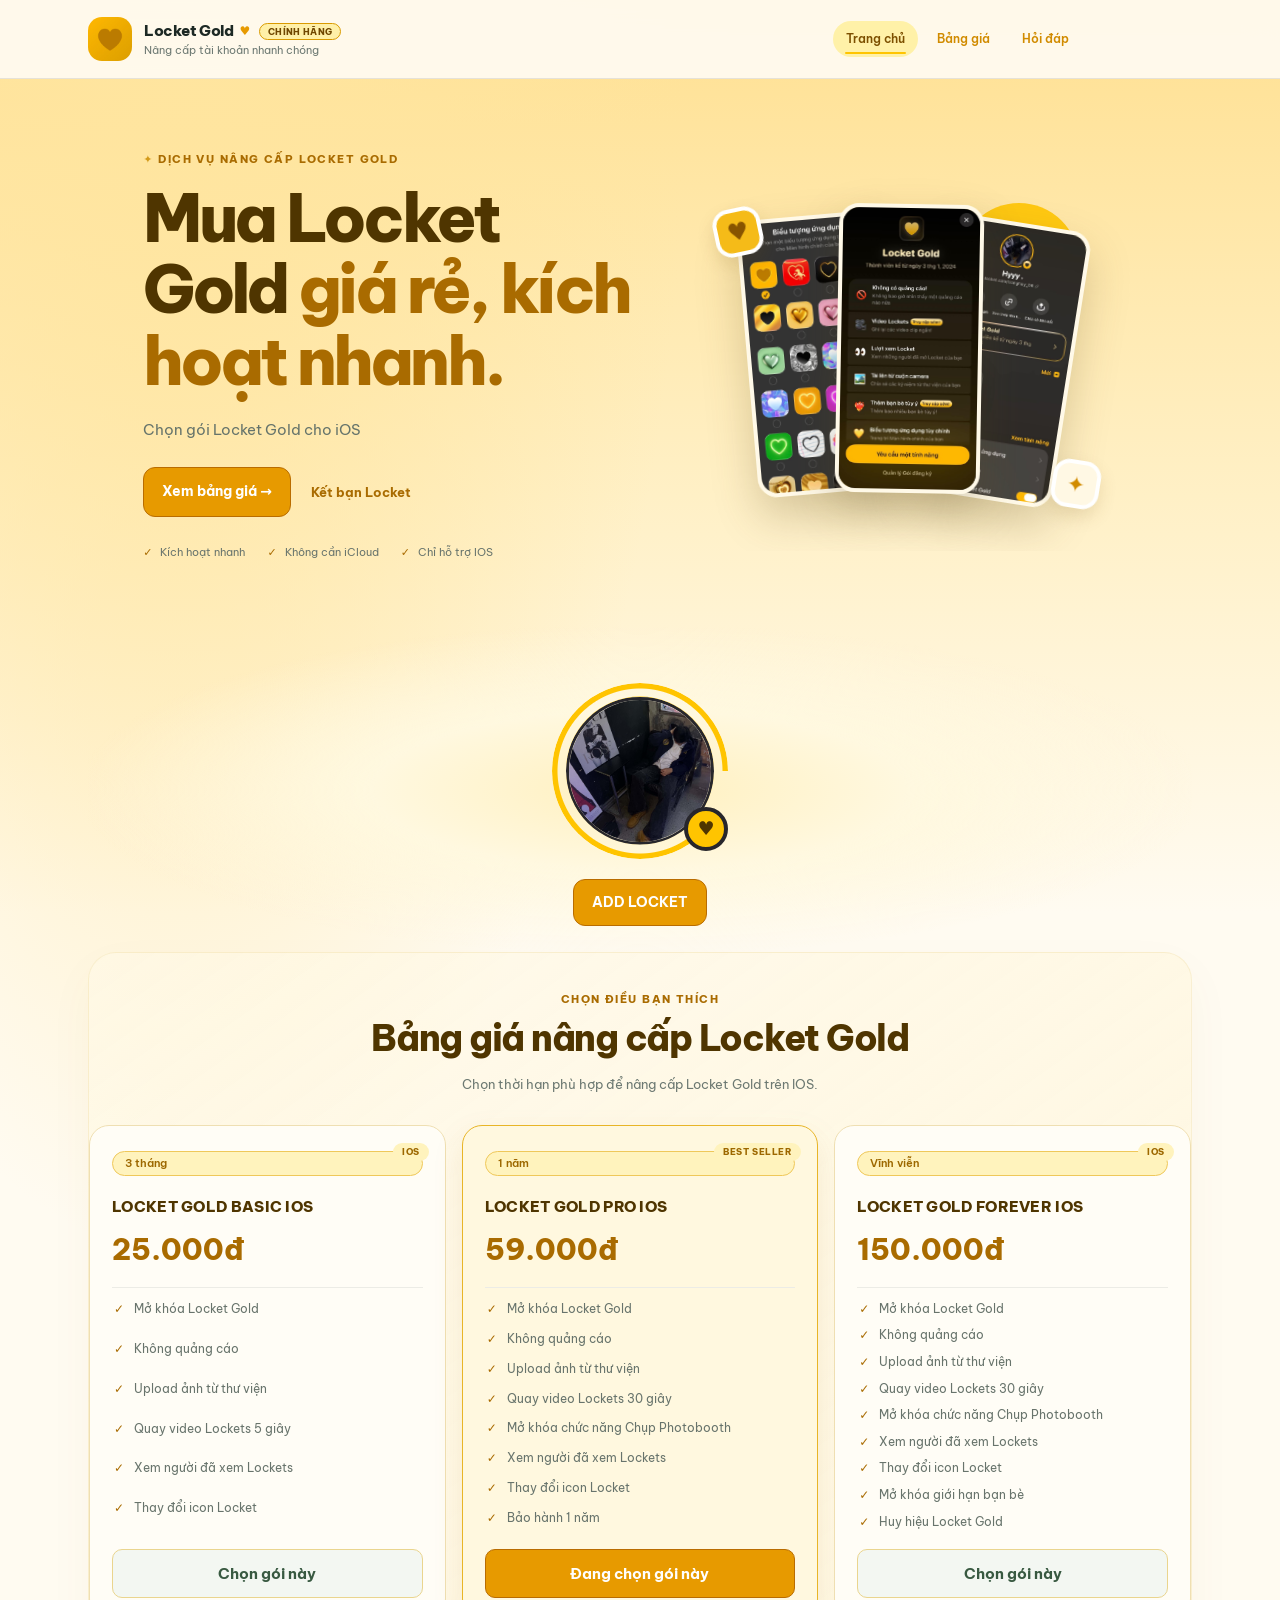
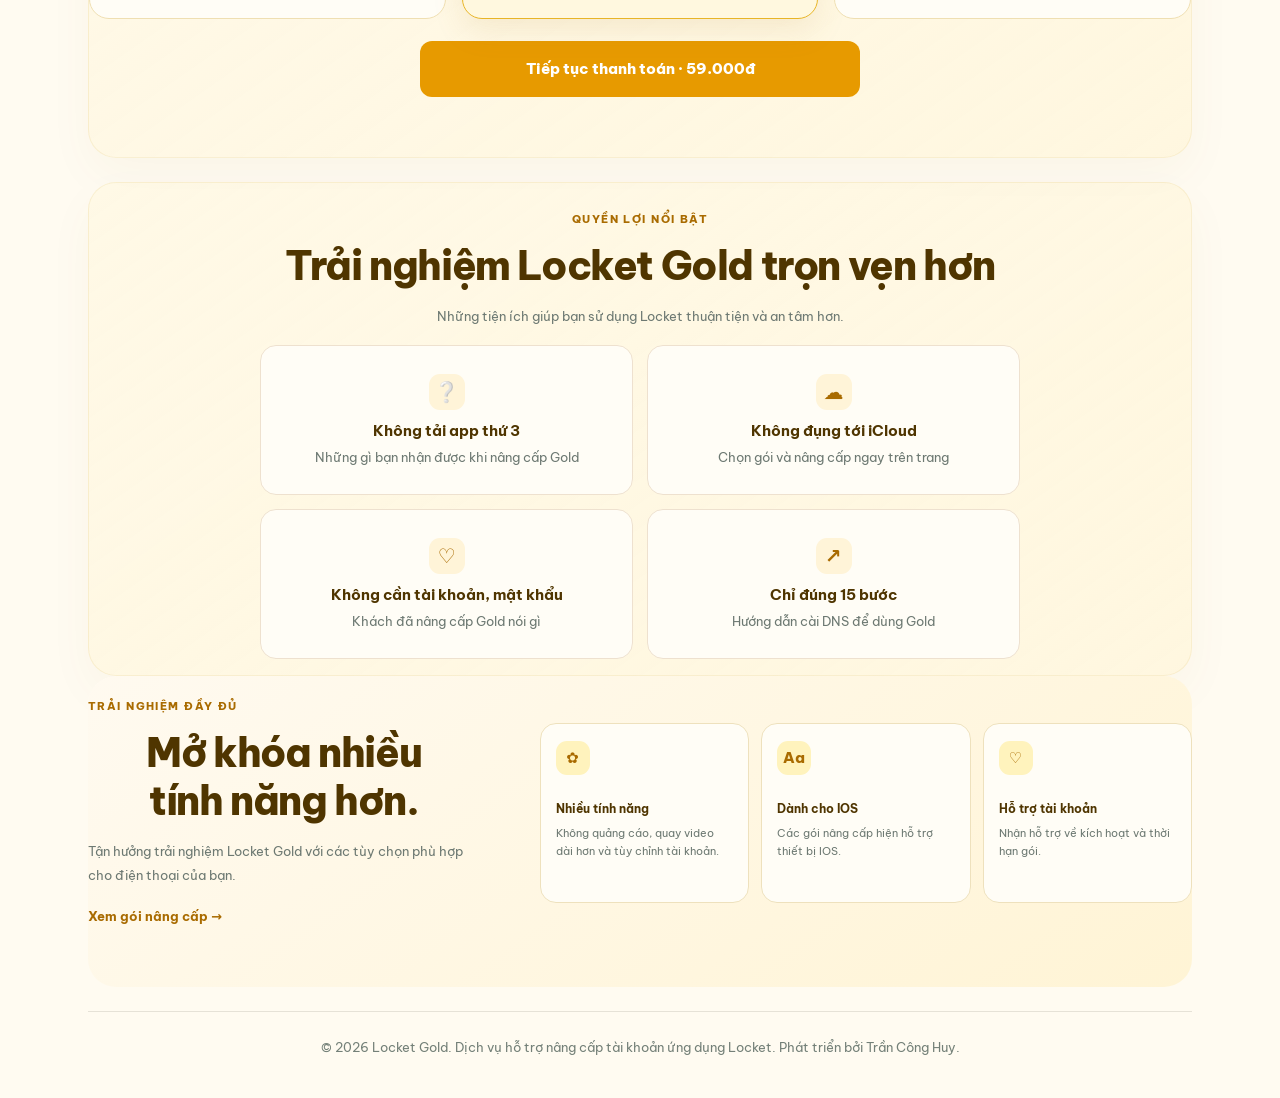
==== commit 85ab1605: "Update website animations" ====
--- a/docs/index.html
+++ b/docs/index.html
@@ -10,7 +10,7 @@
   <link rel="preconnect" href="https://fonts.googleapis.com">
   <link rel="preconnect" href="https://fonts.gstatic.com" crossorigin>
   <link href="https://fonts.googleapis.com/css2?family=Be+Vietnam+Pro:wght@400;600;800&family=Fredoka:wght@600;700&display=swap" rel="stylesheet">
-  <link rel="stylesheet" href="style.css?v=20261126-20">
+  <link rel="stylesheet" href="style.css?v=20261126-37">
 </head>
 
 <body>
@@ -206,7 +206,7 @@
     </footer>
   </div>
   <!-- Nạp JavaScript xử lý chọn gói, điều hướng và các thao tác trên trang. -->
-  <script src="script.js?v=20261126-19"></script>
+  <script src="script.js?v=20261126-23"></script>
 </body>
 
 </html>
--- a/docs/style.css
+++ b/docs/style.css
@@ -1,3 +1,5 @@
+@charset "UTF-8";
+
 :root {
     --bg: #0a0d14;
     --card: #10151f;
@@ -16,7 +18,13 @@
 }
 
 html {
-    scroll-padding-top: env(safe-area-inset-top, 0px)
+    scroll-padding-top: env(safe-area-inset-top, 0px);
+    scrollbar-width: none;
+    -ms-overflow-style: none
+}
+
+html::-webkit-scrollbar {
+    display: none
 }
 
 *,
@@ -468,10 +476,6 @@
 }
 
 .cta {
-    position: sticky;
-    bottom: calc(12px + env(safe-area-inset-bottom, 0px));
-    z-index: 5;
-    box-shadow: 0 10px 28px #000b;
     width: 100%;
     min-height: 52px;
     margin: 16px 0 22px;
@@ -483,7 +487,14 @@
     font-size: 15px;
     cursor: pointer;
     background: linear-gradient(180deg, var(--gold2), var(--gold));
-    color: #3a2600
+    color: #3a2600;
+    transition: opacity .28s ease, transform .28s ease
+}
+
+.cta.is-fading {
+    opacity: 0;
+    transform: translateY(8px);
+    pointer-events: none
 }
 
 .cta:disabled {
@@ -856,7 +867,7 @@
 
 html {
     scroll-behavior: smooth;
-    scroll-padding-top: 96px
+    scroll-padding-top: 79px
 }
 
 body {
@@ -1594,7 +1605,7 @@
 
 @media(max-width:560px) {
     html {
-        scroll-padding-top: 124px
+        scroll-padding-top: 118px
     }
 
     .wrap {
@@ -1677,7 +1688,7 @@
     .pack {
         min-height: 0;
         min-width: 0;
-        flex: 0 0 88%;
+        flex: 0 0 calc(100% - 32px);
         padding: 22px 18px 17px;
         scroll-snap-align: start
     }
@@ -2474,7 +2485,7 @@
     }
 
     #packs .pack {
-        flex: 0 0 86%;
+        flex: 0 0 100%;
         min-width: 0;
         min-height: 0;
         padding: 18px 16px 14px;
@@ -2744,9 +2755,9 @@
 }
 
 .hero-art {
-    background:
-        radial-gradient(circle at 82% 18%, #f6cb70 0 3.8rem, transparent 3.9rem),
-        linear-gradient(145deg, #fff0bd, #fff8df 58%, #f3e8c9)
+    border: 0;
+    border-radius: 0;
+    background: transparent
 }
 
 .hero-art::before,
@@ -2788,9 +2799,12 @@
 }
 
 #goi-gia {
-    border: 1px solid #f0dfad;
+    margin-bottom: 24px;
+    border: 1px solid #f0dfad66;
     border-radius: 28px;
-    background: linear-gradient(145deg, #fff9e6, #fff0c5)
+    background: linear-gradient(145deg, #fff9e699, #fff0c566);
+    box-shadow: 0 18px 48px #7e5a100a;
+    backdrop-filter: blur(12px)
 }
 
 #goi-gia .pack {
@@ -2812,9 +2826,16 @@
 }
 
 .experience-row {
-    border: 1px solid #f0dfad;
+    border: 1px solid #f0dfad66;
     border-radius: 28px;
-    background: linear-gradient(145deg, #fff8df, #fff0c5)
+    background: linear-gradient(145deg, #fff8df99, #fff0c566);
+    box-shadow: 0 18px 48px #7e5a100a;
+    backdrop-filter: blur(12px)
+}
+
+.experience-row.reveal-on-scroll {
+    transform: none;
+    transition: opacity .8s cubic-bezier(.22, .61, .36, 1)
 }
 
 .experience-cards .feature-card {
@@ -2832,9 +2853,22 @@
 
 @media(max-width:560px) {
     #goi-gia,
-    .experience-row,
+    .experience-row {
+        border-radius: 20px
+    }
+
+    #goi-gia {
+        margin-bottom: 18px
+    }
+
     .feature-row:not(.experience-row) {
-        border-radius: 20px
+        border: 0;
+        border-radius: 0;
+        background: transparent
+    }
+
+    .feature-row:not(.experience-row) .feature-intro {
+        text-align: center
     }
 
     .hero-art::before,
@@ -2999,6 +3033,7 @@
 
 @media(max-width:560px) {
     .intro-splash__wordmark {
+        width: 100%;
         font-size: clamp(48px, 14vw, 70px)
     }
 }
